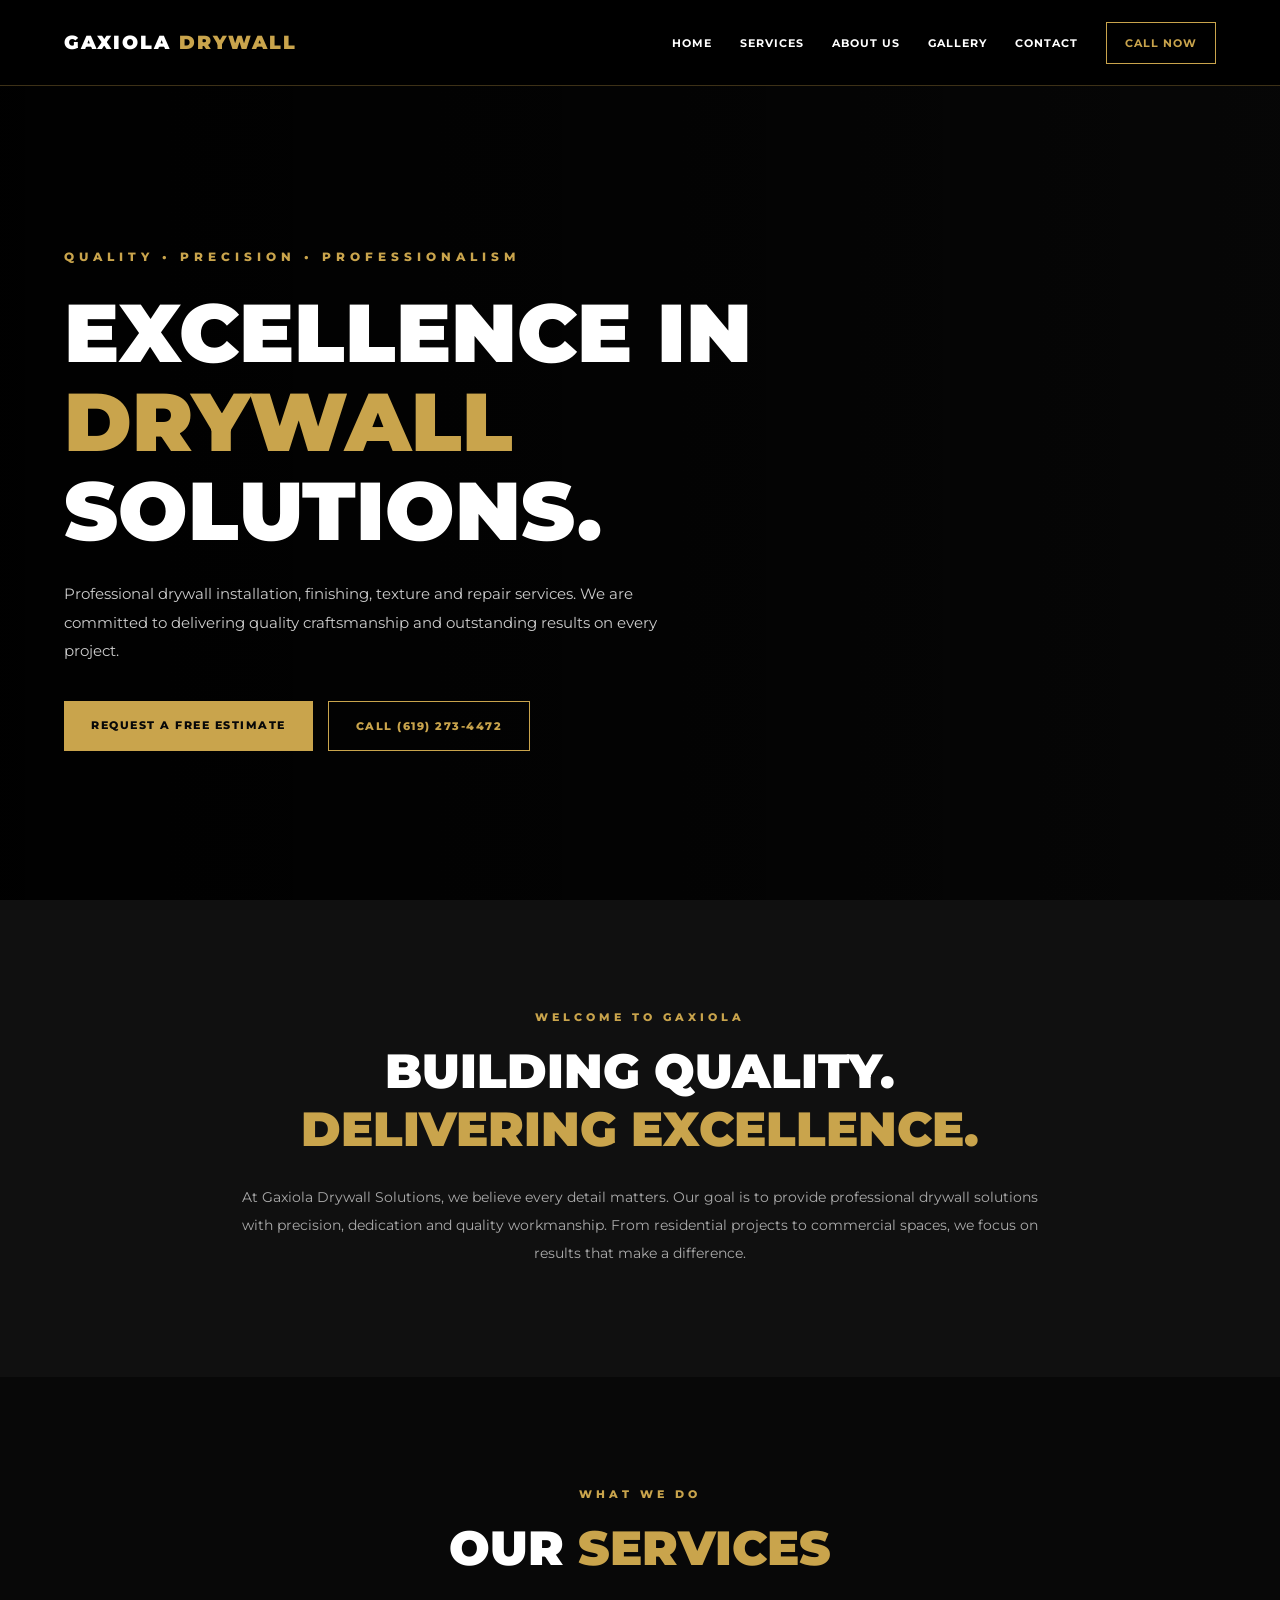
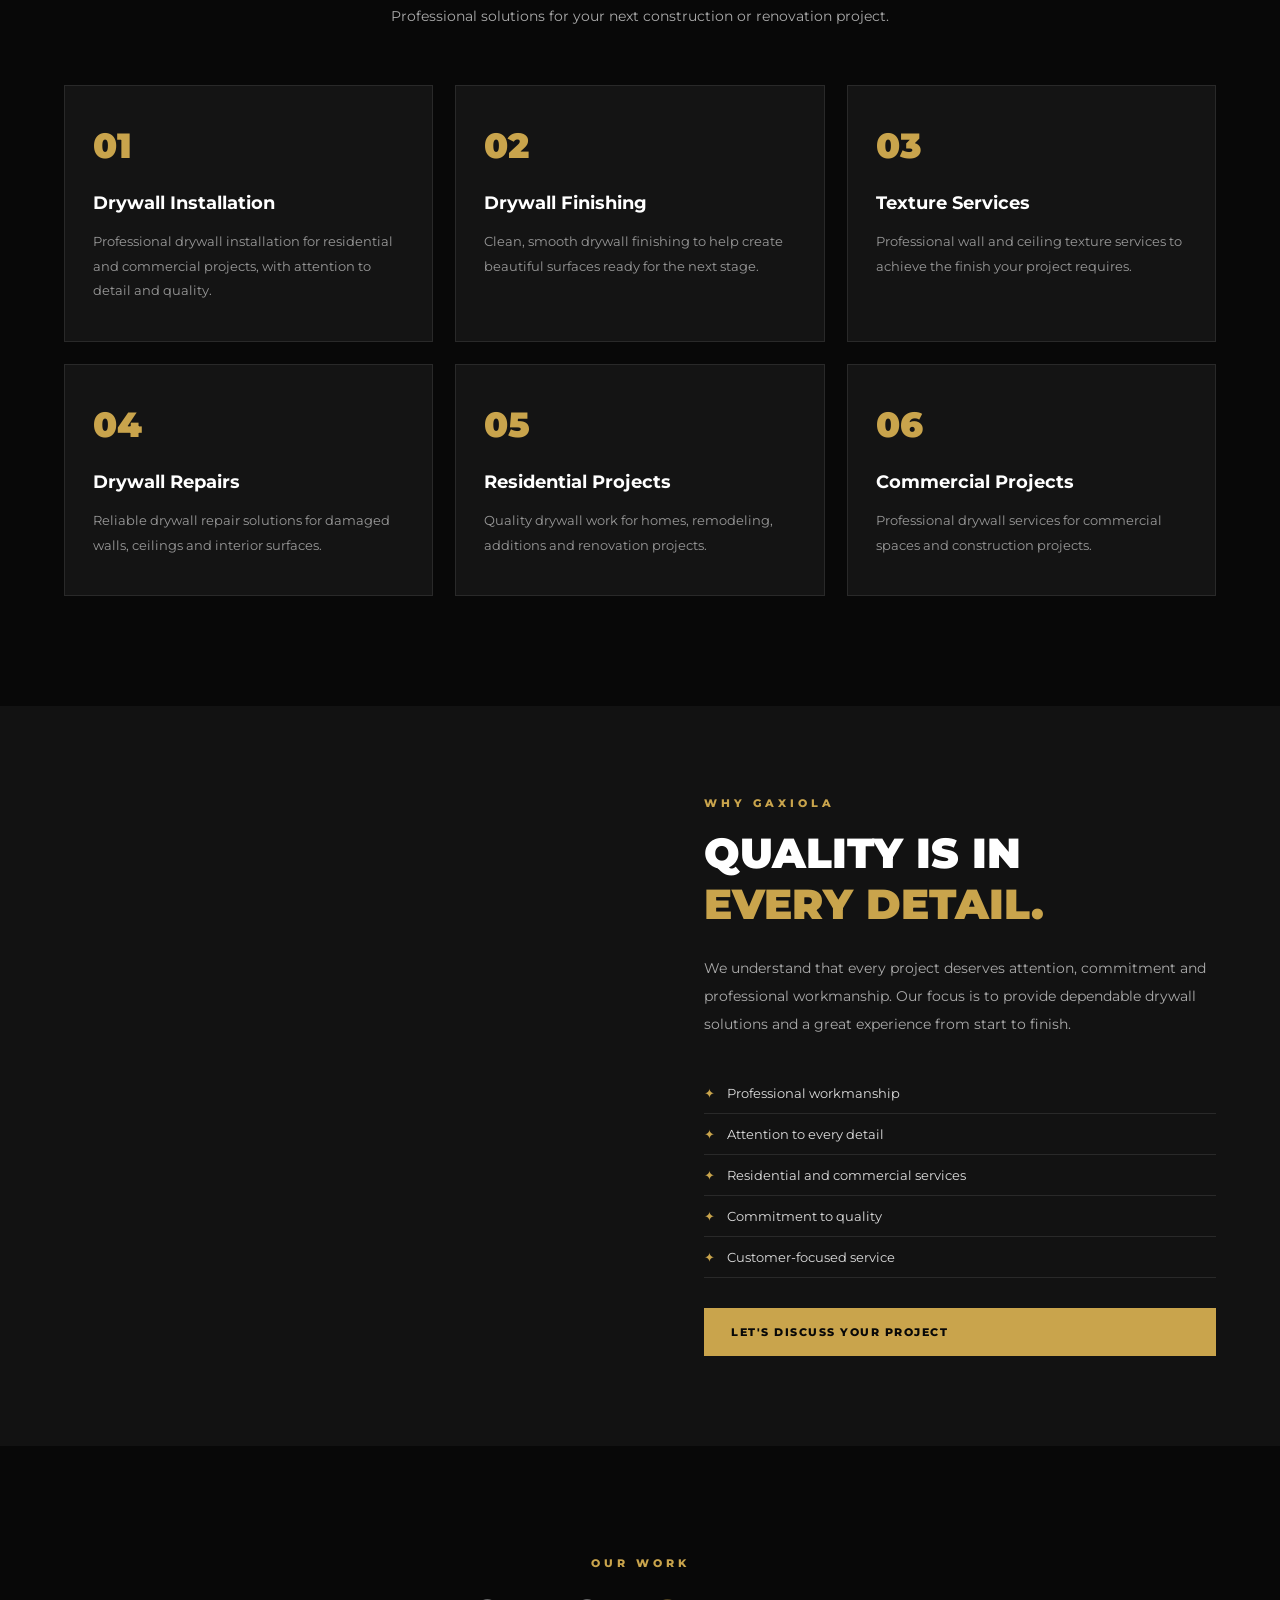
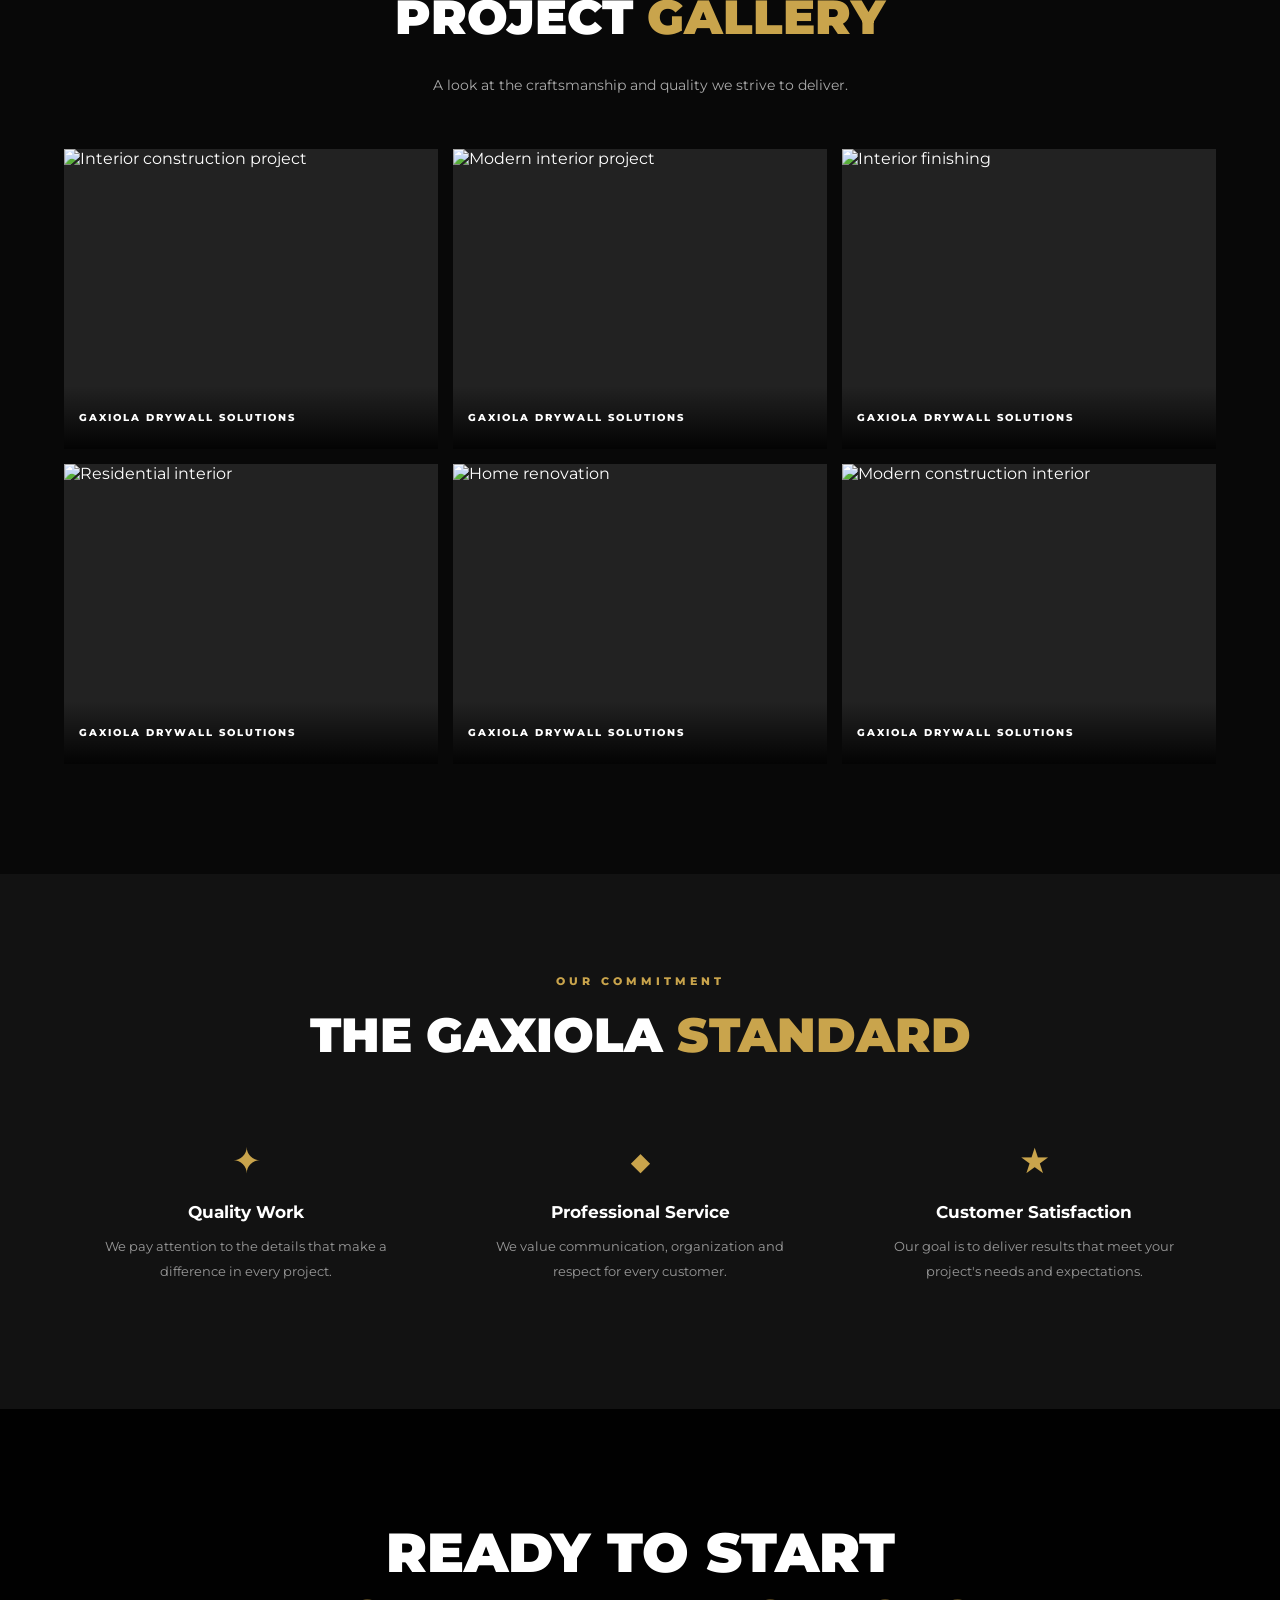
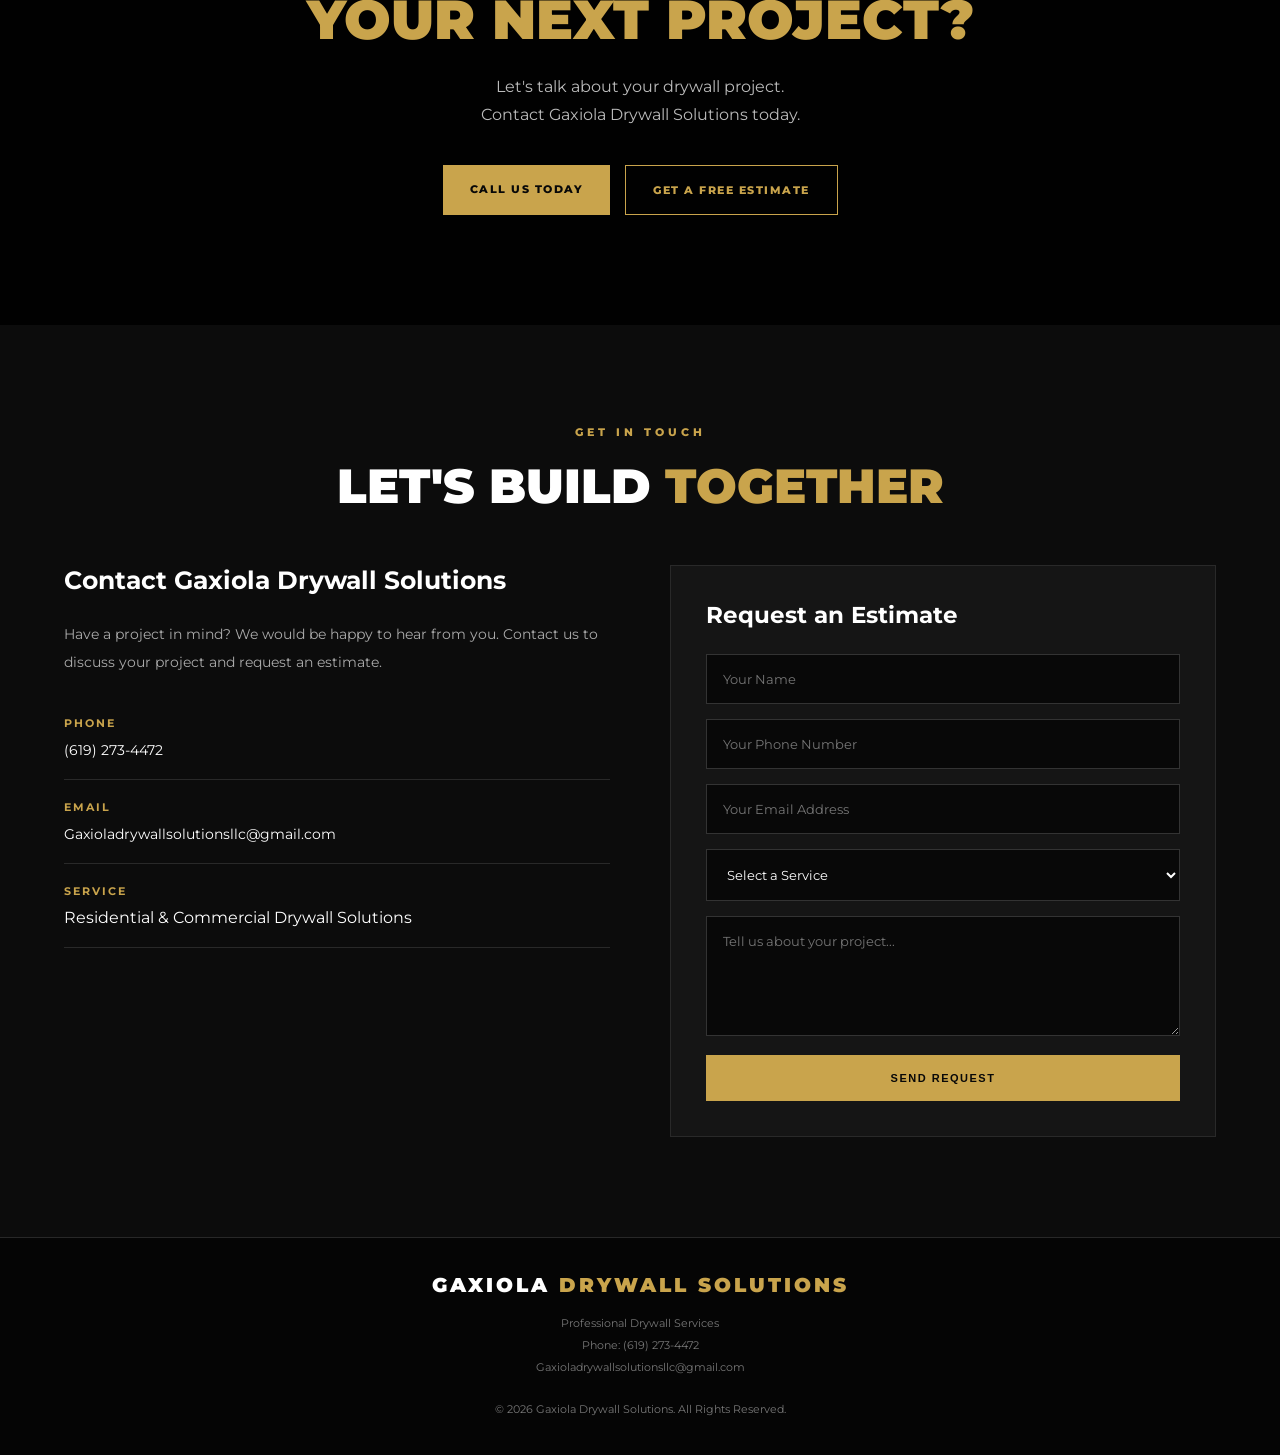
==== index.html @ c8a3139e "Update title and description to uppercase" ====
<!DOCTYPE html>
<html lang="en">
<head>
<meta charset="UTF-8">
<meta name="viewport" content="width=device-width, initial-scale=1.0">
<title>GAXIOLA DRYWALL SOLUTIONS | Professional Drywall Services</title>
<meta name="description" content="GAXIOLA DRYWALL SOLUTIONS. Professional drywall installation, finishing, texture and repair services. Contact us for an estimate.">
<meta name="theme-color" content="#080808">

<link rel="preconnect" href="https://fonts.googleapis.com">
<link rel="preconnect" href="https://fonts.gstatic.com" crossorigin>
<link href="https://fonts.googleapis.com/css2?family=Montserrat:wght@300;400;500;600;700;800;900&display=swap" rel="stylesheet">

<style>
:root {
  --gold: #c9a44c;
  --light-gold: #f1d58b;
  --black: #080808;
  --dark: #121212;
  --white: #ffffff;
  --gray: #aaaaaa;
}

* {
  margin: 0;
  padding: 0;
  box-sizing: border-box;
  scroll-behavior: smooth;
}

body {
  font-family: 'Montserrat', sans-serif;
  background: var(--black);
  color: var(--white);
  overflow-x: hidden;
}

a {
  text-decoration: none;
  color: inherit;
}

.container {
  width: 90%;
  max-width: 1250px;
  margin: auto;
}

/* HEADER */

header {
  position: fixed;
  top: 0;
  left: 0;
  width: 100%;
  z-index: 1000;
  background: rgba(0,0,0,.94);
  border-bottom: 1px solid rgba(201,164,76,.3);
  backdrop-filter: blur(12px);
}

nav {
  height: 85px;
  display: flex;
  align-items: center;
  justify-content: space-between;
}

.logo {
  font-size: 19px;
  font-weight: 900;
  letter-spacing: 2px;
}

.logo span,
.footer-logo span {
  color: var(--gold);
}

.nav-links {
  display: flex;
  gap: 28px;
  align-items: center;
}

.nav-links a {
  font-size: 11px;
  font-weight: 700;
  letter-spacing: 1px;
  text-transform: uppercase;
  transition: .3s;
}

.nav-links a:hover {
  color: var(--gold);
}

.nav-btn {
  border: 1px solid var(--gold);
  padding: 13px 18px;
  color: var(--gold);
}

.menu-toggle {
  display: none;
  font-size: 28px;
  color: var(--gold);
  cursor: pointer;
}

/* HERO */

.hero {
  min-height: 100vh;
  display: flex;
  align-items: center;
  position: relative;
  background:
    linear-gradient(90deg,rgba(0,0,0,.95),rgba(0,0,0,.65),rgba(0,0,0,.2)),
    url('https://images.unsplash.com/photo-1503387762-592deb58ef4e?auto=format&fit=crop&w=2000&q=85')
    center/cover no-repeat;
}

.hero-content {
  max-width: 850px;
  padding-top: 100px;
}

.hero-label {
  color: var(--gold);
  letter-spacing: 5px;
  font-size: 12px;
  font-weight: 800;
  margin-bottom: 25px;
}

.hero h1 {
  font-size: clamp(42px,7vw,82px);
  font-weight: 900;
  line-height: 1.08;
  margin-bottom: 25px;
}

.hero h1 span {
  color: var(--gold);
}

.hero p {
  font-size: 15px;
  line-height: 1.9;
  color: #cccccc;
  max-width: 620px;
  margin-bottom: 35px;
}

.buttons {
  display: flex;
  gap: 15px;
  flex-wrap: wrap;
}

.btn {
  display: inline-block;
  padding: 17px 27px;
  font-size: 11px;
  font-weight: 800;
  letter-spacing: 1.5px;
  text-transform: uppercase;
  transition: .3s;
}

.btn-gold {
  background: var(--gold);
  color: #080808;
}

.btn-gold:hover {
  background: var(--light-gold);
  transform: translateY(-4px);
}

.btn-outline {
  border: 1px solid var(--gold);
  color: var(--gold);
}

.btn-outline:hover {
  background: var(--gold);
  color: #000;
}

/* SECTION TITLES */

.section-label {
  color: var(--gold);
  font-size: 11px;
  font-weight: 800;
  letter-spacing: 4px;
  margin-bottom: 18px;
}

.section-title {
  font-size: clamp(30px,4vw,48px);
  font-weight: 900;
  margin-bottom: 25px;
}

.section-title span {
  color: var(--gold);
}

.center {
  text-align: center;
}

.intro-text {
  max-width: 800px;
  margin: auto;
  color: #aaa;
  font-size: 14px;
  line-height: 2;
}

/* INTRO */

.intro {
  padding: 110px 0;
  text-align: center;
  background: #101010;
}

/* SERVICES */

.services {
  padding: 110px 0;
  background: #080808;
}

.service-grid {
  display: grid;
  grid-template-columns: repeat(3,1fr);
  gap: 22px;
  margin-top: 55px;
}

.service-card {
  background: #141414;
  border: 1px solid #292929;
  padding: 38px 28px;
  transition: .4s;
}

.service-card:hover {
  border-color: var(--gold);
  transform: translateY(-8px);
}

.service-number {
  font-size: 35px;
  font-weight: 900;
  color: var(--gold);
  margin-bottom: 25px;
}

.service-card h3 {
  font-size: 18px;
  margin-bottom: 15px;
}

.service-card p {
  color: #999;
  font-size: 13px;
  line-height: 1.9;
}

/* ABOUT */

.feature {
  display: grid;
  grid-template-columns: 1fr 1fr;
  background: #121212;
}

.feature-image {
  min-height: 550px;
  background:
    url('https://images.unsplash.com/photo-1600607687939-ce8a6c25118c?auto=format&fit=crop&w=1200&q=85')
    center/cover no-repeat;
}

.feature-content {
  padding: 90px 10%;
  display: flex;
  flex-direction: column;
  justify-content: center;
}

.feature-content h2 {
  font-size: 42px;
  font-weight: 900;
  line-height: 1.2;
  margin-bottom: 25px;
}

.feature-content h2 span {
  color: var(--gold);
}

.feature-content p {
  color: #aaa;
  font-size: 14px;
  line-height: 2;
  margin-bottom: 20px;
}

.feature-list {
  list-style: none;
  margin: 15px 0 30px;
}

.feature-list li {
  padding: 12px 0;
  border-bottom: 1px solid #292929;
  font-size: 13px;
  color: #ddd;
}

.feature-list li::before {
  content: "✦";
  color: var(--gold);
  margin-right: 12px;
}

/* GALLERY */

.gallery {
  padding: 110px 0;
  background: #080808;
}

.gallery-grid {
  display: grid;
  grid-template-columns: repeat(3,1fr);
  gap: 15px;
  margin-top: 50px;
}

.gallery-item {
  height: 300px;
  overflow: hidden;
  position: relative;
  background: #222;
}

.gallery-item img {
  width: 100%;
  height: 100%;
  object-fit: cover;
  transition: .6s;
}

.gallery-item:hover img {
  transform: scale(1.1);
}

.gallery-item::after {
  content: "GAXIOLA DRYWALL SOLUTIONS";
  position: absolute;
  bottom: 0;
  left: 0;
  width: 100%;
  padding: 25px 15px;
  background: linear-gradient(transparent,rgba(0,0,0,.9));
  font-size: 10px;
  font-weight: 800;
  letter-spacing: 2px;
}

/* WHY US */

.why {
  padding: 100px 0;
  background: #121212;
}

.why-grid {
  display: grid;
  grid-template-columns: repeat(3,1fr);
  gap: 30px;
  margin-top: 50px;
}

.why-card {
  text-align: center;
  padding: 25px;
}

.why-icon {
  font-size: 35px;
  color: var(--gold);
  margin-bottom: 20px;
}

.why-card h3 {
  font-size: 17px;
  margin-bottom: 12px;
}

.why-card p {
  font-size: 13px;
  line-height: 1.9;
  color: #999;
}

/* CTA */

.cta {
  padding: 110px 20px;
  text-align: center;
  background:
    linear-gradient(rgba(0,0,0,.86),rgba(0,0,0,.9)),
    url('https://images.unsplash.com/photo-1486406146926-c627a92ad1ab?auto=format&fit=crop&w=1800&q=85')
    center/cover;
}

.cta h2 {
  font-size: clamp(32px,5vw,55px);
  font-weight: 900;
  margin-bottom: 20px;
}

.cta h2 span {
  color: var(--gold);
}

.cta p {
  color: #bbb;
  margin-bottom: 35px;
  line-height: 1.8;
}

/* CONTACT */

.contact {
  padding: 100px 0;
  background: #0c0c0c;
}

.contact-grid {
  display: grid;
  grid-template-columns: 1fr 1fr;
  gap: 60px;
  margin-top: 50px;
}

.contact-info h3 {
  font-size: 25px;
  margin-bottom: 25px;
}

.contact-info p {
  color: #aaa;
  font-size: 14px;
  line-height: 2;
  margin-bottom: 20px;
}

.contact-detail {
  padding: 20px 0;
  border-bottom: 1px solid #292929;
}

.contact-detail strong {
  display: block;
  color: var(--gold);
  font-size: 11px;
  letter-spacing: 2px;
  margin-bottom: 10px;
}

.contact-detail a {
  font-size: 14px;
  word-break: break-word;
}

.contact-form {
  background: #151515;
  padding: 35px;
  border: 1px solid #292929;
}

.contact-form h3 {
  font-size: 23px;
  margin-bottom: 25px;
}

.contact-form input,
.contact-form textarea,
.contact-form select {
  width: 100%;
  padding: 16px;
  margin-bottom: 15px;
  background: #080808;
  border: 1px solid #333;
  color: white;
  font-family: inherit;
  font-size: 13px;
  outline: none;
}

.contact-form input:focus,
.contact-form textarea:focus,
.contact-form select:focus {
  border-color: var(--gold);
}

.contact-form textarea {
  height: 120px;
  resize: vertical;
}

.contact-form button {
  width: 100%;
  border: none;
  cursor: pointer;
}

/* FOOTER */

footer {
  padding: 35px 0;
  background: #050505;
  border-top: 1px solid #282828;
  text-align: center;
}

.footer-logo {
  font-size: 20px;
  font-weight: 900;
  letter-spacing: 3px;
  margin-bottom: 15px;
}

footer p {
  color: #777;
  font-size: 11px;
  line-height: 2;
}

/* MOBILE */

@media(max-width:900px) {
  .nav-links {
    display: none;
    position: absolute;
    top: 85px;
    left: 0;
    width: 100%;
    background: #080808;
    padding: 25px;
    flex-direction: column;
    align-items: flex-start;
    gap: 25px;
    border-bottom: 1px solid var(--gold);
  }

  .nav-links.active {
    display: flex;
  }

  .menu-toggle {
    display: block;
  }

  .service-grid,
  .gallery-grid,
  .why-grid {
    grid-template-columns: repeat(2,1fr);
  }

  .feature {
    grid-template-columns: 1fr;
  }

  .contact-grid {
    grid-template-columns: 1fr;
  }
}

@media(max-width:600px) {
  nav {
    height: 75px;
  }

  .logo {
    font-size: 14px;
    letter-spacing: 1px;
  }

  .nav-links {
    top: 75px;
  }

  .hero {
    min-height: 850px;
  }

  .hero h1 {
    font-size: 45px;
  }

  .hero p {
    font-size: 14px;
  }

  .service-grid,
  .gallery-grid,
  .why-grid {
    grid-template-columns: 1fr;
  }

  .gallery-item {
    height: 270px;
  }

  .feature-image {
    min-height: 350px;
  }

  .feature-content {
    padding: 70px 8%;
  }

  .feature-content h2 {
    font-size: 34px;
  }

  .contact-form {
    padding: 22px;
  }
}
</style>
</head>

<body>

<header>
  <div class="container">
    <nav>
      <a href="#home" class="logo">
        GAXIOLA <span>DRYWALL</span>
      </a>

      <div class="menu-toggle" onclick="toggleMenu()">☰</div>

      <div class="nav-links" id="navLinks">
        <a href="#home">Home</a>
        <a href="#services">Services</a>
        <a href="#about">About Us</a>
        <a href="#gallery">Gallery</a>
        <a href="#contact">Contact</a>
        <a href="tel:+16192734472" class="nav-btn">CALL NOW</a>
      </div>
    </nav>
  </div>
</header>

<section class="hero" id="home">
  <div class="container">
    <div class="hero-content">
      <div class="hero-label">QUALITY • PRECISION • PROFESSIONALISM</div>

      <h1>
        EXCELLENCE IN<br>
        <span>DRYWALL</span><br>
        SOLUTIONS.
      </h1>

      <p>
        Professional drywall installation, finishing, texture and repair services. We are committed to delivering quality craftsmanship and outstanding results on every project.
      </p>

      <div class="buttons">
        <a href="#contact" class="btn btn-gold">REQUEST A FREE ESTIMATE</a>
        <a href="tel:+16192734472" class="btn btn-outline">CALL (619) 273-4472</a>
      </div>
    </div>
  </div>
</section>

<section class="intro">
  <div class="container">
    <div class="section-label">WELCOME TO GAXIOLA</div>

    <h2 class="section-title">
      BUILDING QUALITY.<br>
      <span>DELIVERING EXCELLENCE.</span>
    </h2>

    <p class="intro-text">
      At Gaxiola Drywall Solutions, we believe every detail matters. Our goal is to provide professional drywall solutions with precision, dedication and quality workmanship. From residential projects to commercial spaces, we focus on results that make a difference.
    </p>
  </div>
</section>

<section class="services" id="services">
  <div class="container">
    <div class="center">
      <div class="section-label">WHAT WE DO</div>
      <h2 class="section-title">OUR <span>SERVICES</span></h2>
      <p class="intro-text">Professional solutions for your next construction or renovation project.</p>
    </div>

    <div class="service-grid">

      <div class="service-card">
        <div class="service-number">01</div>
        <h3>Drywall Installation</h3>
        <p>Professional drywall installation for residential and commercial projects, with attention to detail and quality.</p>
      </div>

      <div class="service-card">
        <div class="service-number">02</div>
        <h3>Drywall Finishing</h3>
        <p>Clean, smooth drywall finishing to help create beautiful surfaces ready for the next stage.</p>
      </div>

      <div class="service-card">
        <div class="service-number">03</div>
        <h3>Texture Services</h3>
        <p>Professional wall and ceiling texture services to achieve the finish your project requires.</p>
      </div>

      <div class="service-card">
        <div class="service-number">04</div>
        <h3>Drywall Repairs</h3>
        <p>Reliable drywall repair solutions for damaged walls, ceilings and interior surfaces.</p>
      </div>

      <div class="service-card">
        <div class="service-number">05</div>
        <h3>Residential Projects</h3>
        <p>Quality drywall work for homes, remodeling, additions and renovation projects.</p>
      </div>

      <div class="service-card">
        <div class="service-number">06</div>
        <h3>Commercial Projects</h3>
        <p>Professional drywall services for commercial spaces and construction projects.</p>
      </div>

    </div>
  </div>
</section>

<section class="feature" id="about">
  <div class="feature-image"></div>

  <div class="feature-content">
    <div class="section-label">WHY GAXIOLA</div>

    <h2>QUALITY IS IN<br><span>EVERY DETAIL.</span></h2>

    <p>
      We understand that every project deserves attention, commitment and professional workmanship. Our focus is to provide dependable drywall solutions and a great experience from start to finish.
    </p>

    <ul class="feature-list">
      <li>Professional workmanship</li>
      <li>Attention to every detail</li>
      <li>Residential and commercial services</li>
      <li>Commitment to quality</li>
      <li>Customer-focused service</li>
    </ul>

    <a href="#contact" class="btn btn-gold">LET'S DISCUSS YOUR PROJECT</a>
  </div>
</section>

<section class="gallery" id="gallery">
  <div class="container">
    <div class="center">
      <div class="section-label">OUR WORK</div>
      <h2 class="section-title">PROJECT <span>GALLERY</span></h2>
      <p class="intro-text">A look at the craftsmanship and quality we strive to deliver.</p>
    </div>

    <div class="gallery-grid">

      <div class="gallery-item">
        <img src="https://images.unsplash.com/photo-1600607687920-4e2a09cf159d?auto=format&fit=crop&w=900&q=85" alt="Interior construction project">
      </div>

      <div class="gallery-item">
        <img src="https://images.unsplash.com/photo-1600566753086-00f18fb6b3ea?auto=format&fit=crop&w=900&q=85" alt="Modern interior project">
      </div>

      <div class="gallery-item">
        <img src="https://images.unsplash.com/photo-1600607687939-ce8a6c25118c?auto=format&fit=crop&w=900&q=85" alt="Interior finishing">
      </div>

      <div class="gallery-item">
        <img src="https://images.unsplash.com/photo-1600210492486-724fe5c67fb0?auto=format&fit=crop&w=900&q=85" alt="Residential interior">
      </div>

      <div class="gallery-item">
        <img src="https://images.unsplash.com/photo-1600607687644-c7171b42498f?auto=format&fit=crop&w=900&q=85" alt="Home renovation">
      </div>

      <div class="gallery-item">
        <img src="https://images.unsplash.com/photo-1600566753190-17f0baa2a6c3?auto=format&fit=crop&w=900&q=85" alt="Modern construction interior">
      </div>

    </div>
  </div>
</section>

<section class="why">
  <div class="container">
    <div class="center">
      <div class="section-label">OUR COMMITMENT</div>
      <h2 class="section-title">THE GAXIOLA <span>STANDARD</span></h2>
    </div>

    <div class="why-grid">

      <div class="why-card">
        <div class="why-icon">✦</div>
        <h3>Quality Work</h3>
        <p>We pay attention to the details that make a difference in every project.</p>
      </div>

      <div class="why-card">
        <div class="why-icon">◆</div>
        <h3>Professional Service</h3>
        <p>We value communication, organization and respect for every customer.</p>
      </div>

      <div class="why-card">
        <div class="why-icon">★</div>
        <h3>Customer Satisfaction</h3>
        <p>Our goal is to deliver results that meet your project's needs and expectations.</p>
      </div>

    </div>
  </div>
</section>

<section class="cta">
  <h2>READY TO START<br><span>YOUR NEXT PROJECT?</span></h2>

  <p>
    Let's talk about your drywall project.<br>
    Contact Gaxiola Drywall Solutions today.
  </p>

  <div class="buttons" style="justify-content:center">
    <a href="tel:+16192734472" class="btn btn-gold">CALL US TODAY</a>
    <a href="#contact" class="btn btn-outline">GET A FREE ESTIMATE</a>
  </div>
</section>

<section class="contact" id="contact">
  <div class="container">
    <div class="center">
      <div class="section-label">GET IN TOUCH</div>
      <h2 class="section-title">LET'S BUILD <span>TOGETHER</span></h2>
    </div>

    <div class="contact-grid">

      <div class="contact-info">
        <h3>Contact Gaxiola Drywall Solutions</h3>

        <p>
          Have a project in mind? We would be happy to hear from you. Contact us to discuss your project and request an estimate.
        </p>

        <div class="contact-detail">
          <strong>PHONE</strong>
          <a href="tel:+16192734472">(619) 273-4472</a>
        </div>

        <div class="contact-detail">
          <strong>EMAIL</strong>
          <a href="mailto:Gaxioladrywallsolutionsllc@gmail.com">Gaxioladrywallsolutionsllc@gmail.com</a>
        </div>

        <div class="contact-detail">
          <strong>SERVICE</strong>
          Residential & Commercial Drywall Solutions
        </div>
      </div>

      <form class="contact-form" onsubmit="sendEmail(event)">
        <h3>Request an Estimate</h3>

        <input type="text" id="name" placeholder="Your Name" required>

        <input type="tel" id="phone" placeholder="Your Phone Number" required>

        <input type="email" id="email" placeholder="Your Email Address" required>

        <select id="service" required>
          <option value="">Select a Service</option>
          <option>Drywall Installation</option>
          <option>Drywall Finishing</option>
          <option>Texture Services</option>
          <option>Drywall Repairs</option>
          <option>Residential Project</option>
          <option>Commercial Project</option>
          <option>Other</option>
        </select>

        <textarea id="message" placeholder="Tell us about your project..." required></textarea>

        <button type="submit" class="btn btn-gold">SEND REQUEST</button>
      </form>

    </div>
  </div>
</section>

<footer>
  <div class="container">
    <div class="footer-logo">
      GAXIOLA <span>DRYWALL SOLUTIONS</span>
    </div>

    <p>
      Professional Drywall Services<br>
      Phone: (619) 273-4472<br>
      Gaxioladrywallsolutionsllc@gmail.com
    </p>

    <p style="margin-top:20px">
      © <span id="year"></span> Gaxiola Drywall Solutions. All Rights Reserved.
    </p>
  </div>
</footer>

<script>
function toggleMenu() {
  document.getElementById("navLinks").classList.toggle("active");
}

document.querySelectorAll(".nav-links a").forEach(link => {
  link.addEventListener("click", () => {
    document.getElementById("navLinks").classList.remove("active");
  });
});

function sendEmail(event) {
  event.preventDefault();

  const name = document.getElementById("name").value;
  const phone = document.getElementById("phone").value;
  const email = document.getElementById("email").value;
  const service = document.getElementById("service").value;
  const message = document.getElementById("message").value;

  const subject = encodeURIComponent("New Project Estimate Request");

  const body = encodeURIComponent(
    "New estimate request\n\n" +
    "Name: " + name + "\n" +
    "Phone: " + phone + "\n" +
    "Email: " + email + "\n" +
    "Service: " + service + "\n\n" +
    "Project Details:\n" + message
  );

  window.location.href =
    "mailto:Gaxioladrywallsolutionsllc@gmail.com?subject=" +
    subject + "&body=" + body;
}

document.getElementById("year").textContent = new Date().getFullYear();
</script>

</body>
</html>
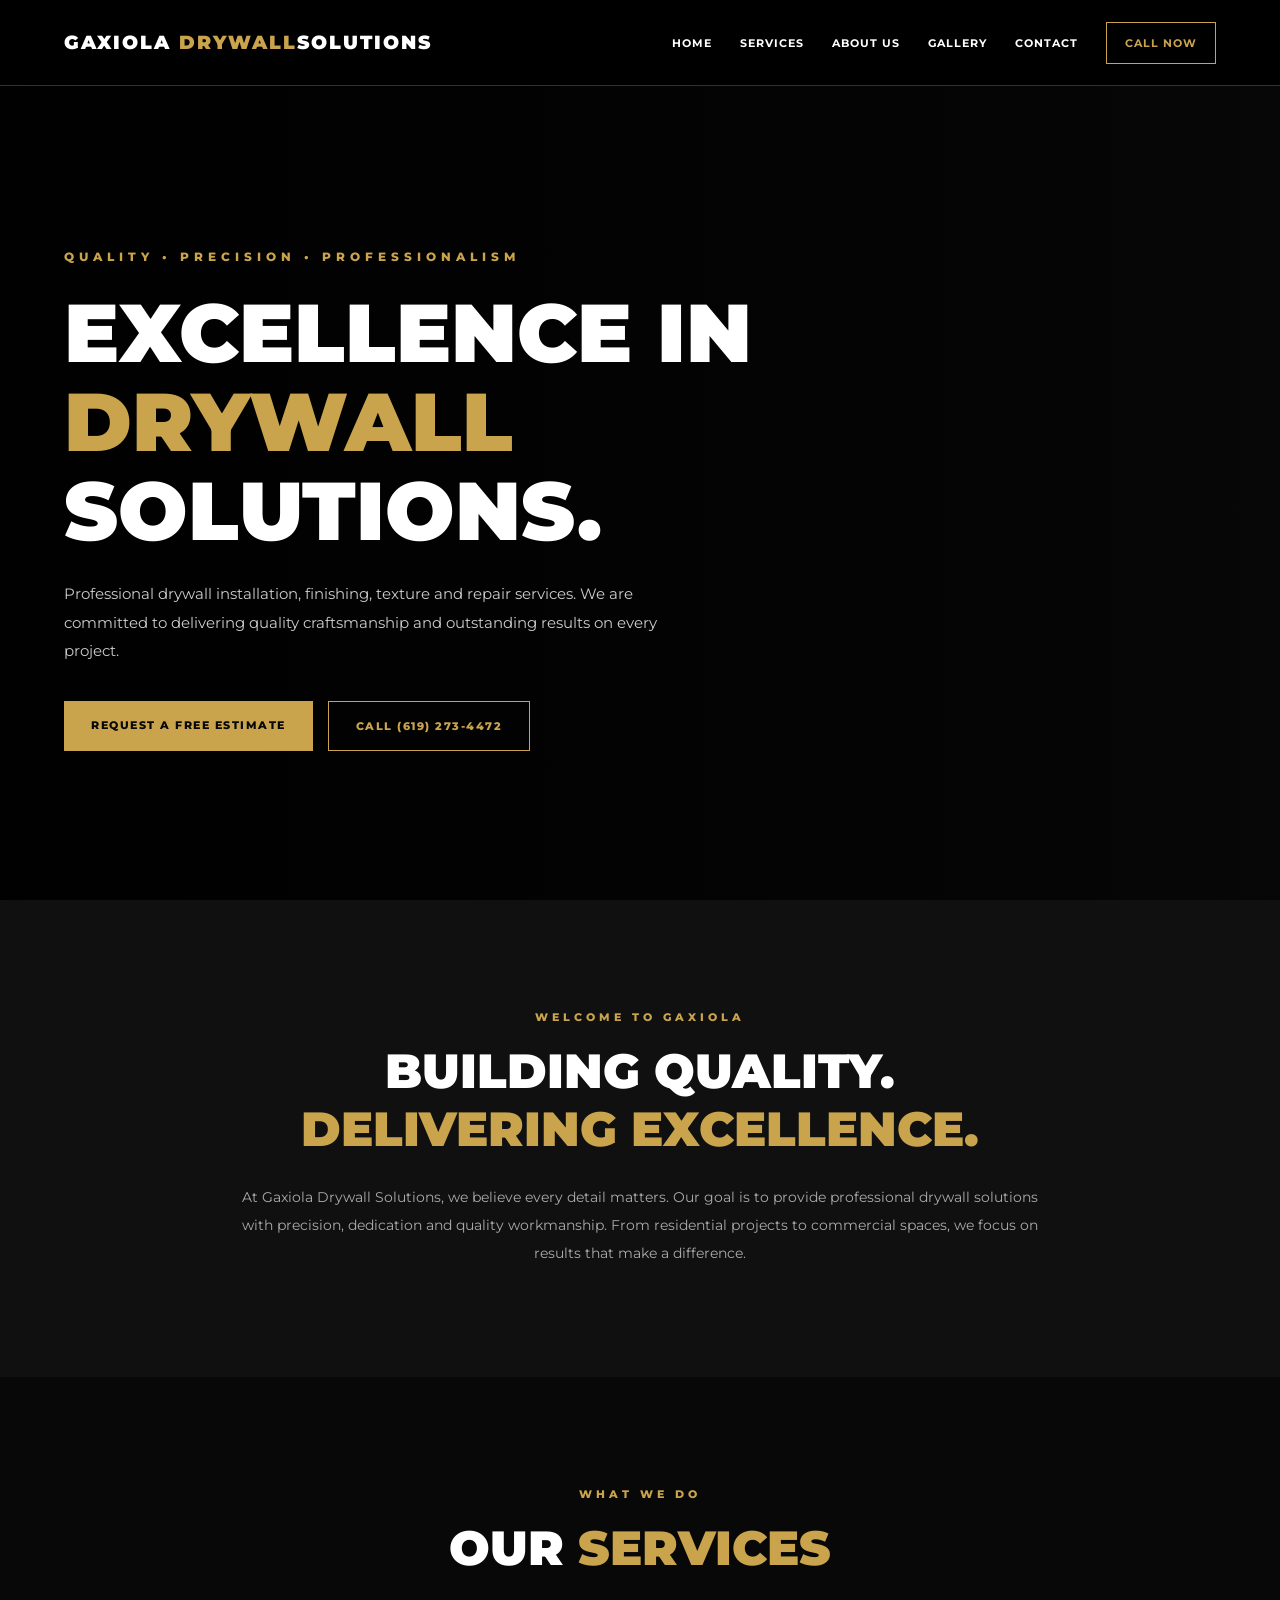
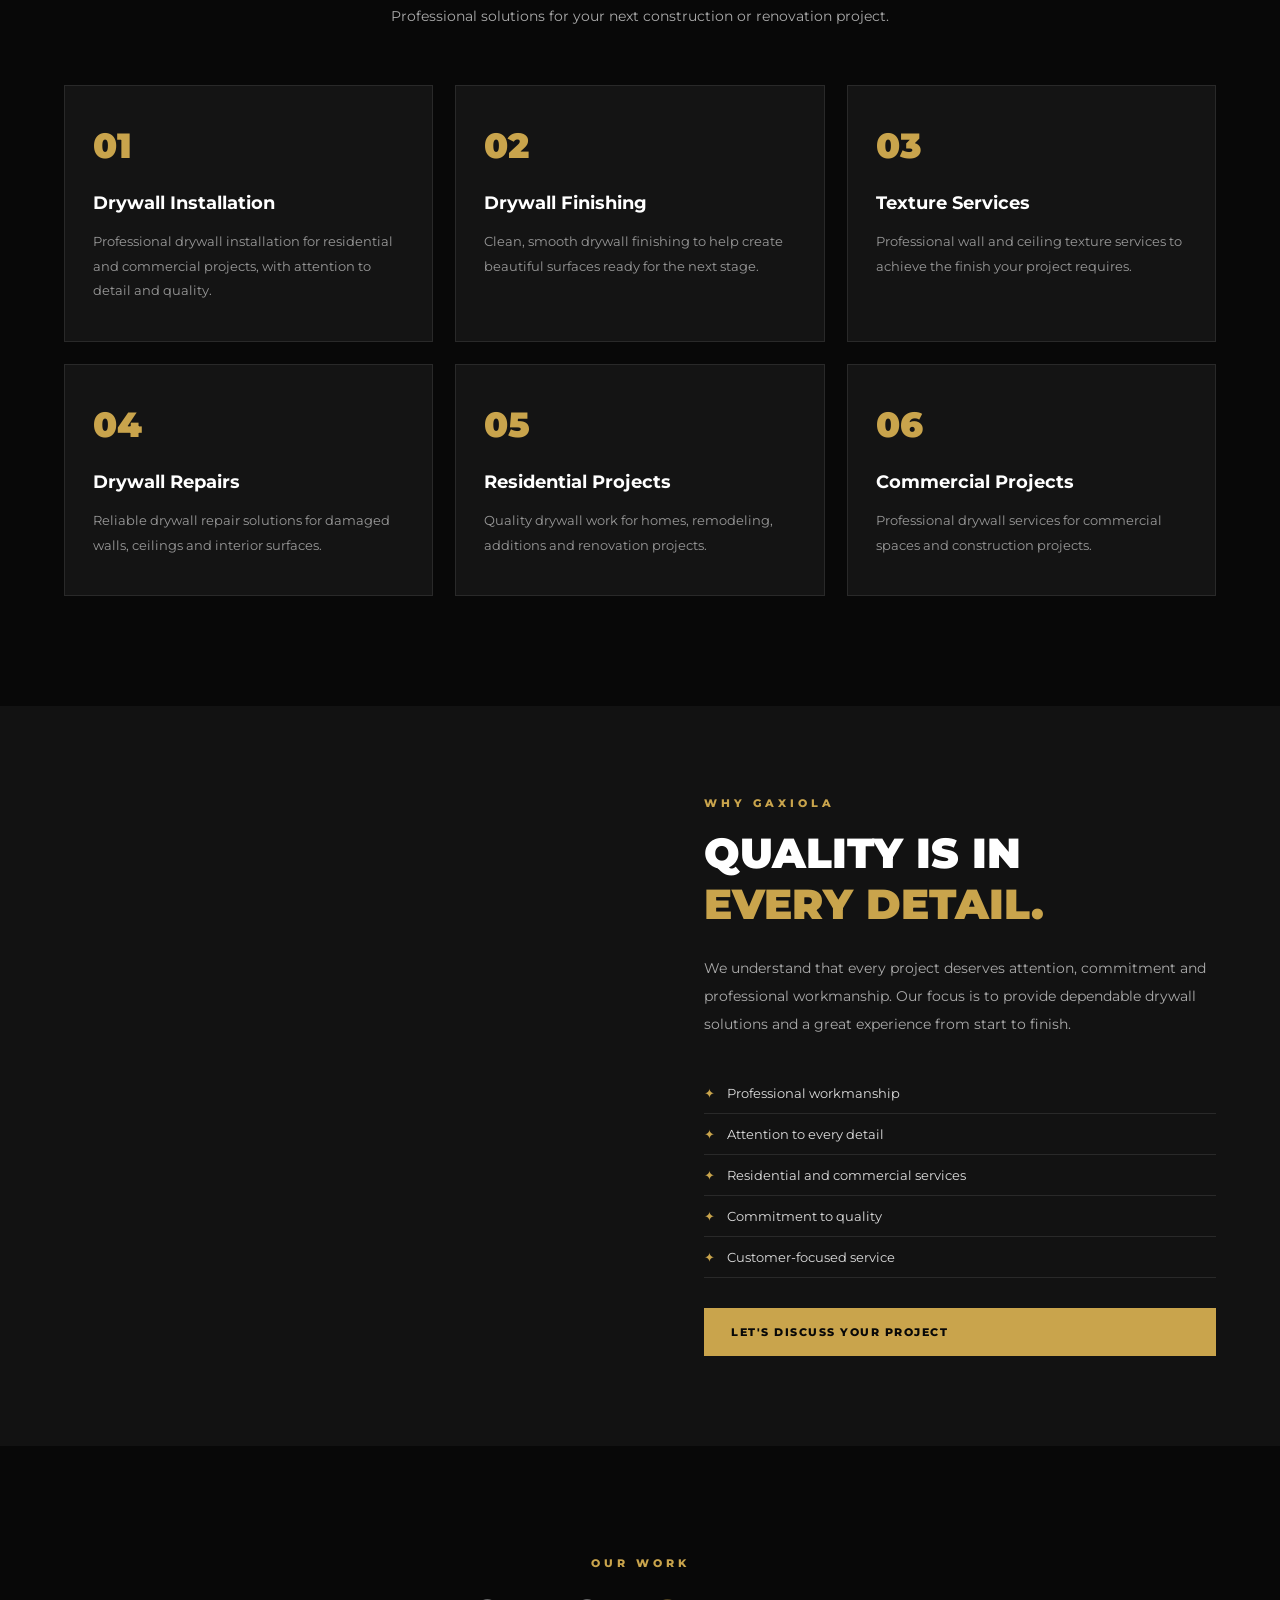
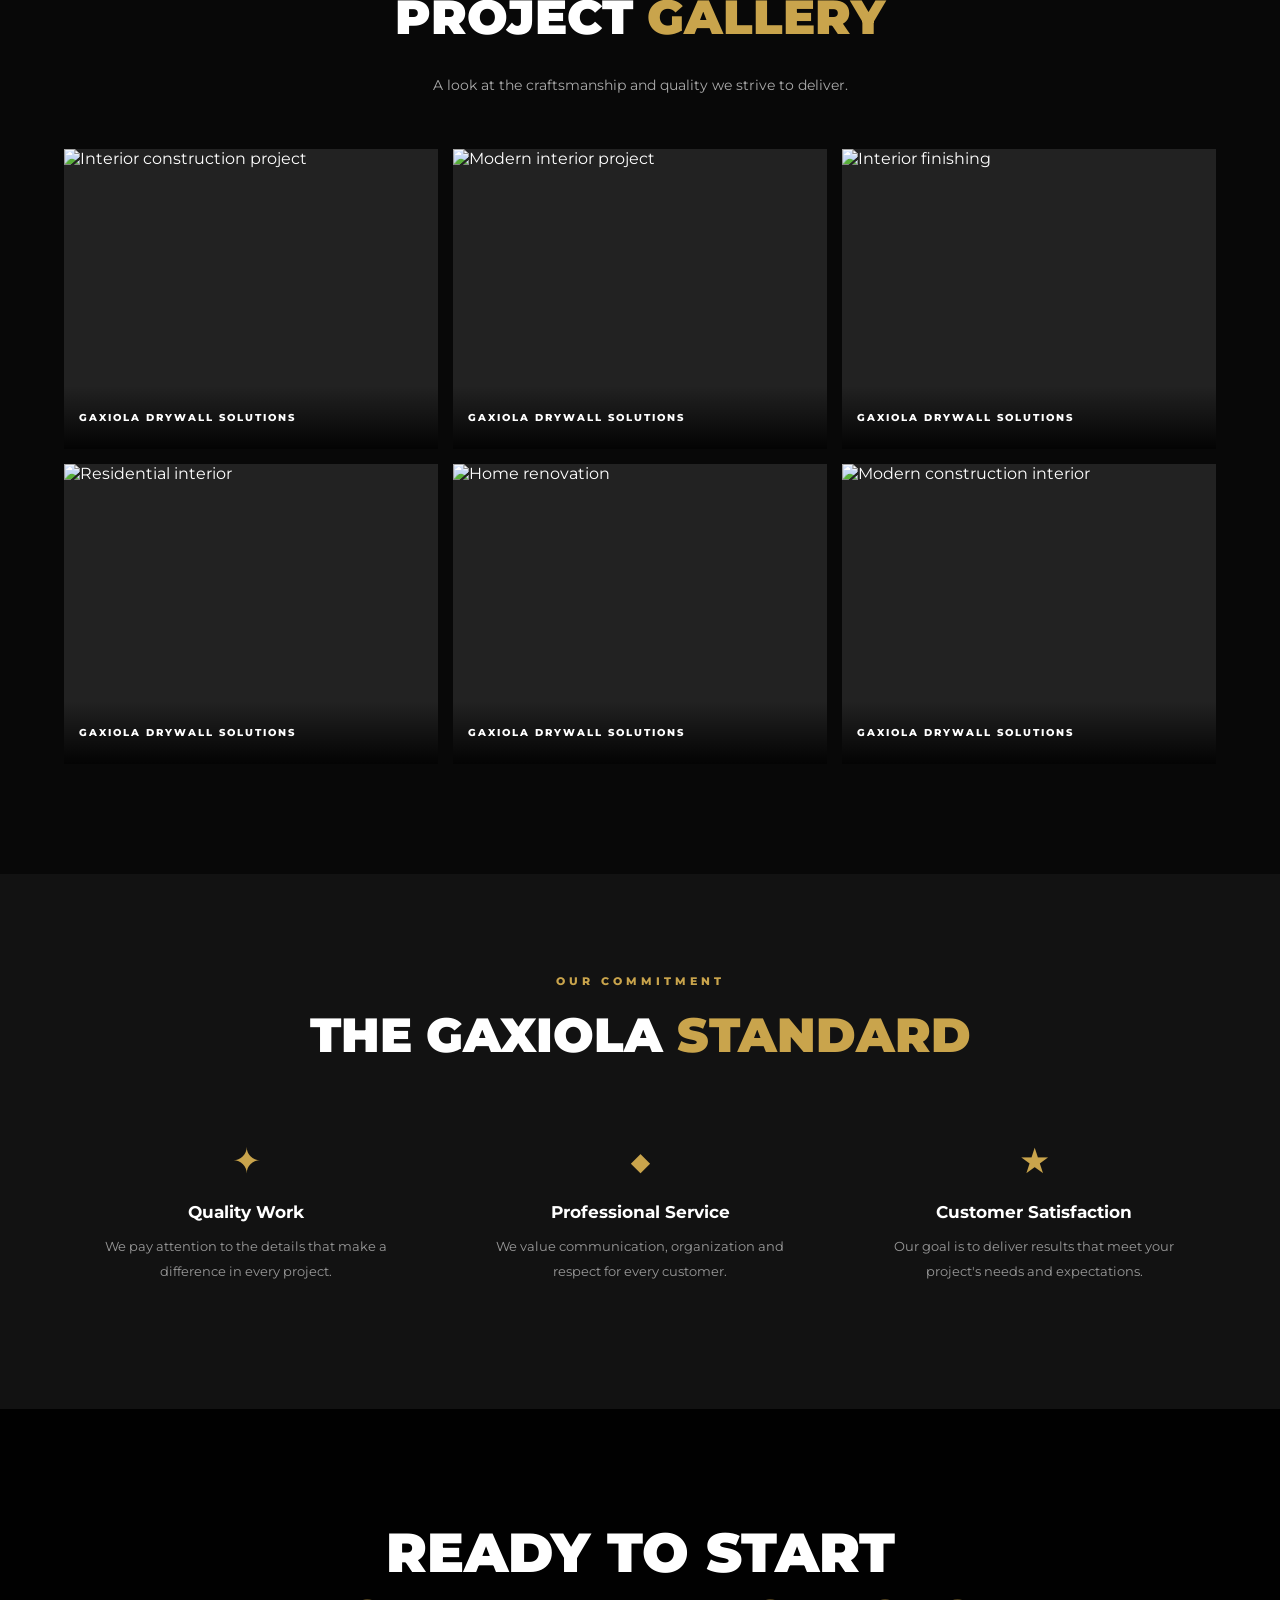
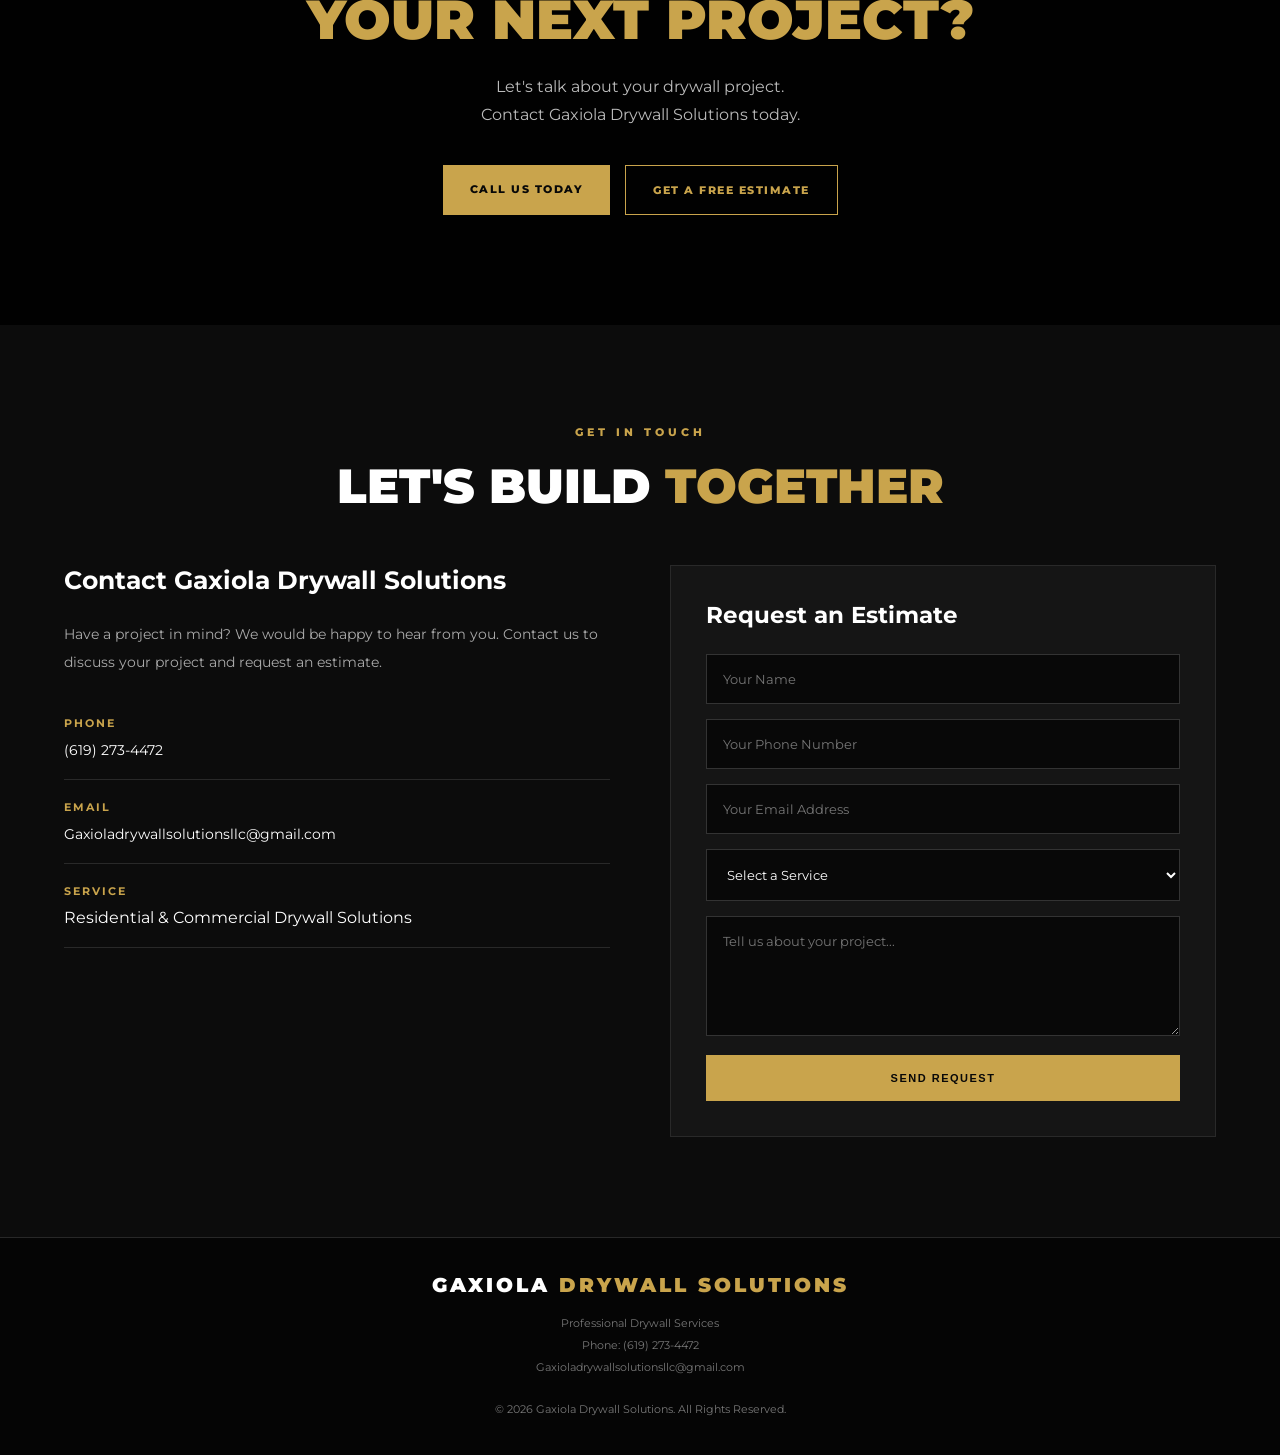
==== commit 3d191668: "Update company name to include 'SOLUTIONS'" ====
--- a/index.html
+++ b/index.html
@@ -648,7 +648,7 @@
   <div class="container">
     <nav>
       <a href="#home" class="logo">
-        GAXIOLA <span>DRYWALL</span>
+        GAXIOLA <span>DRYWALL</span>SOLUTIONS
       </a>
 
       <div class="menu-toggle" onclick="toggleMenu()">☰</div>
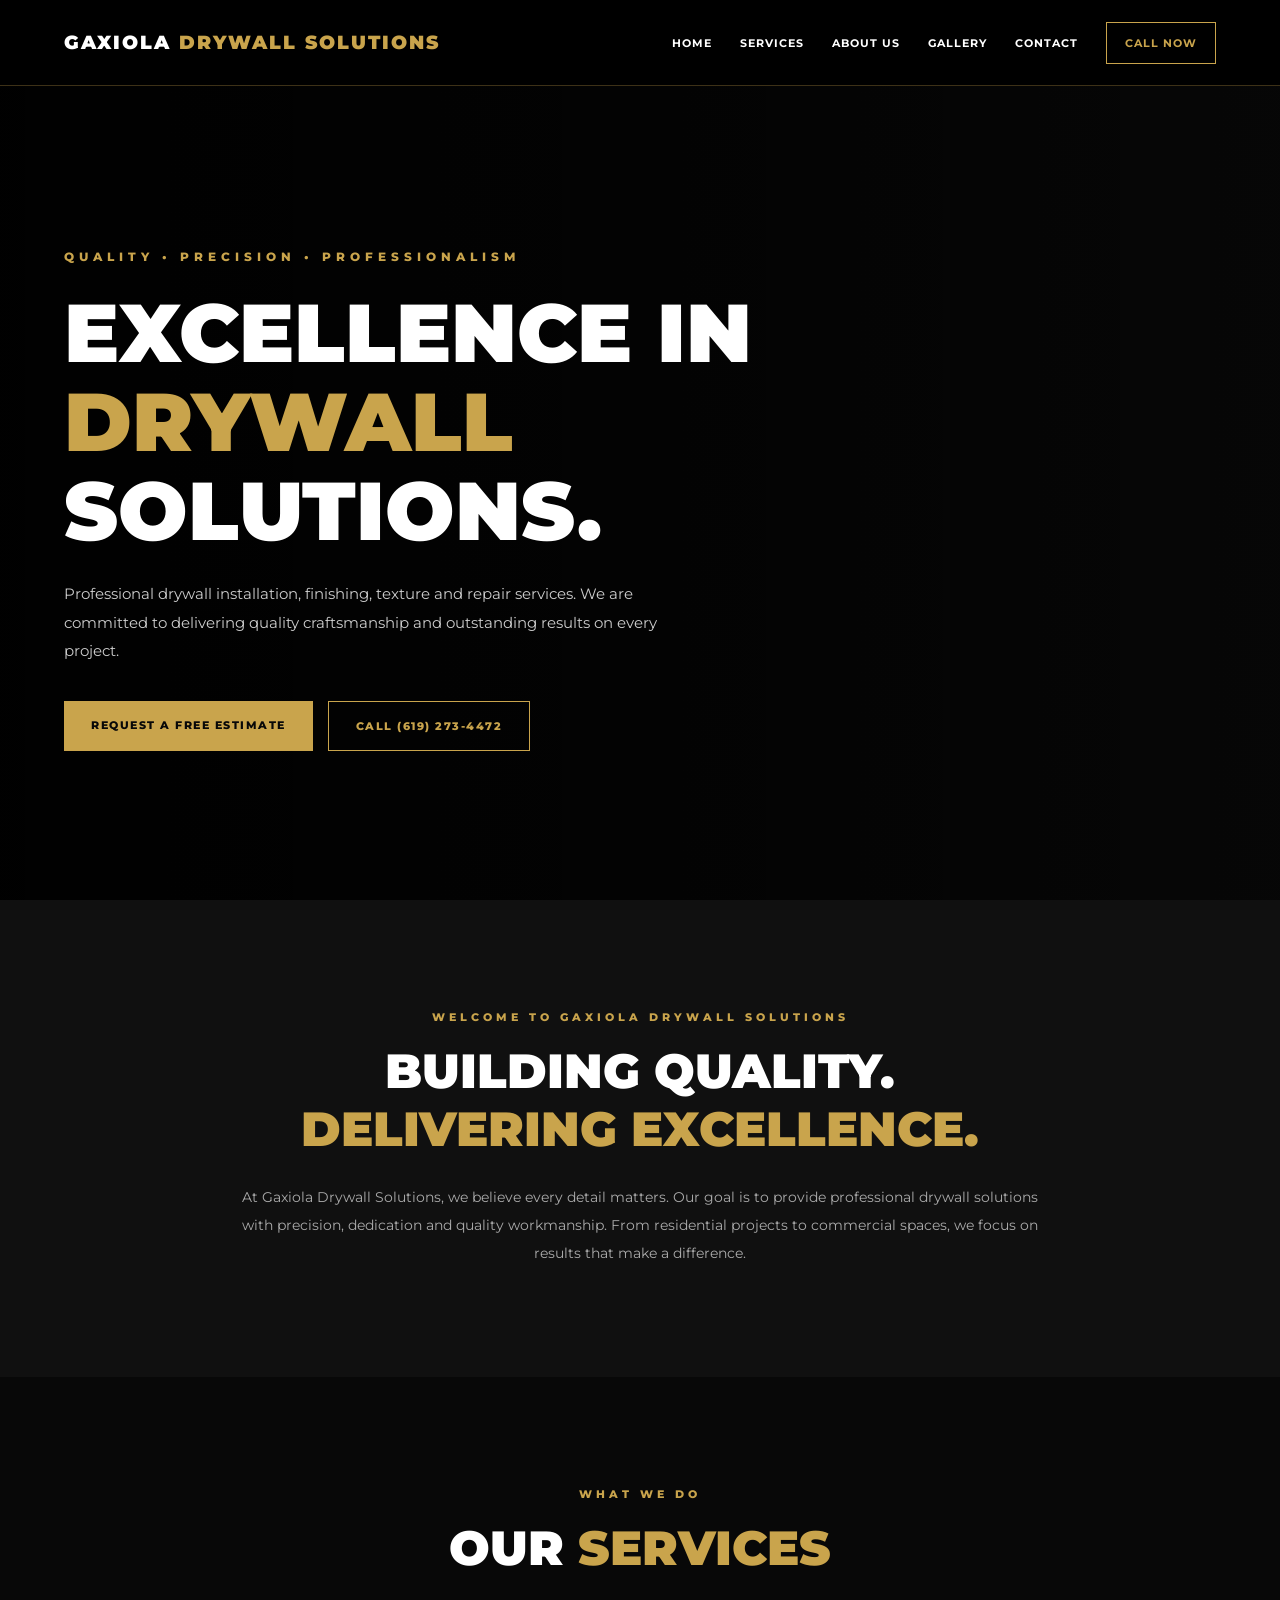
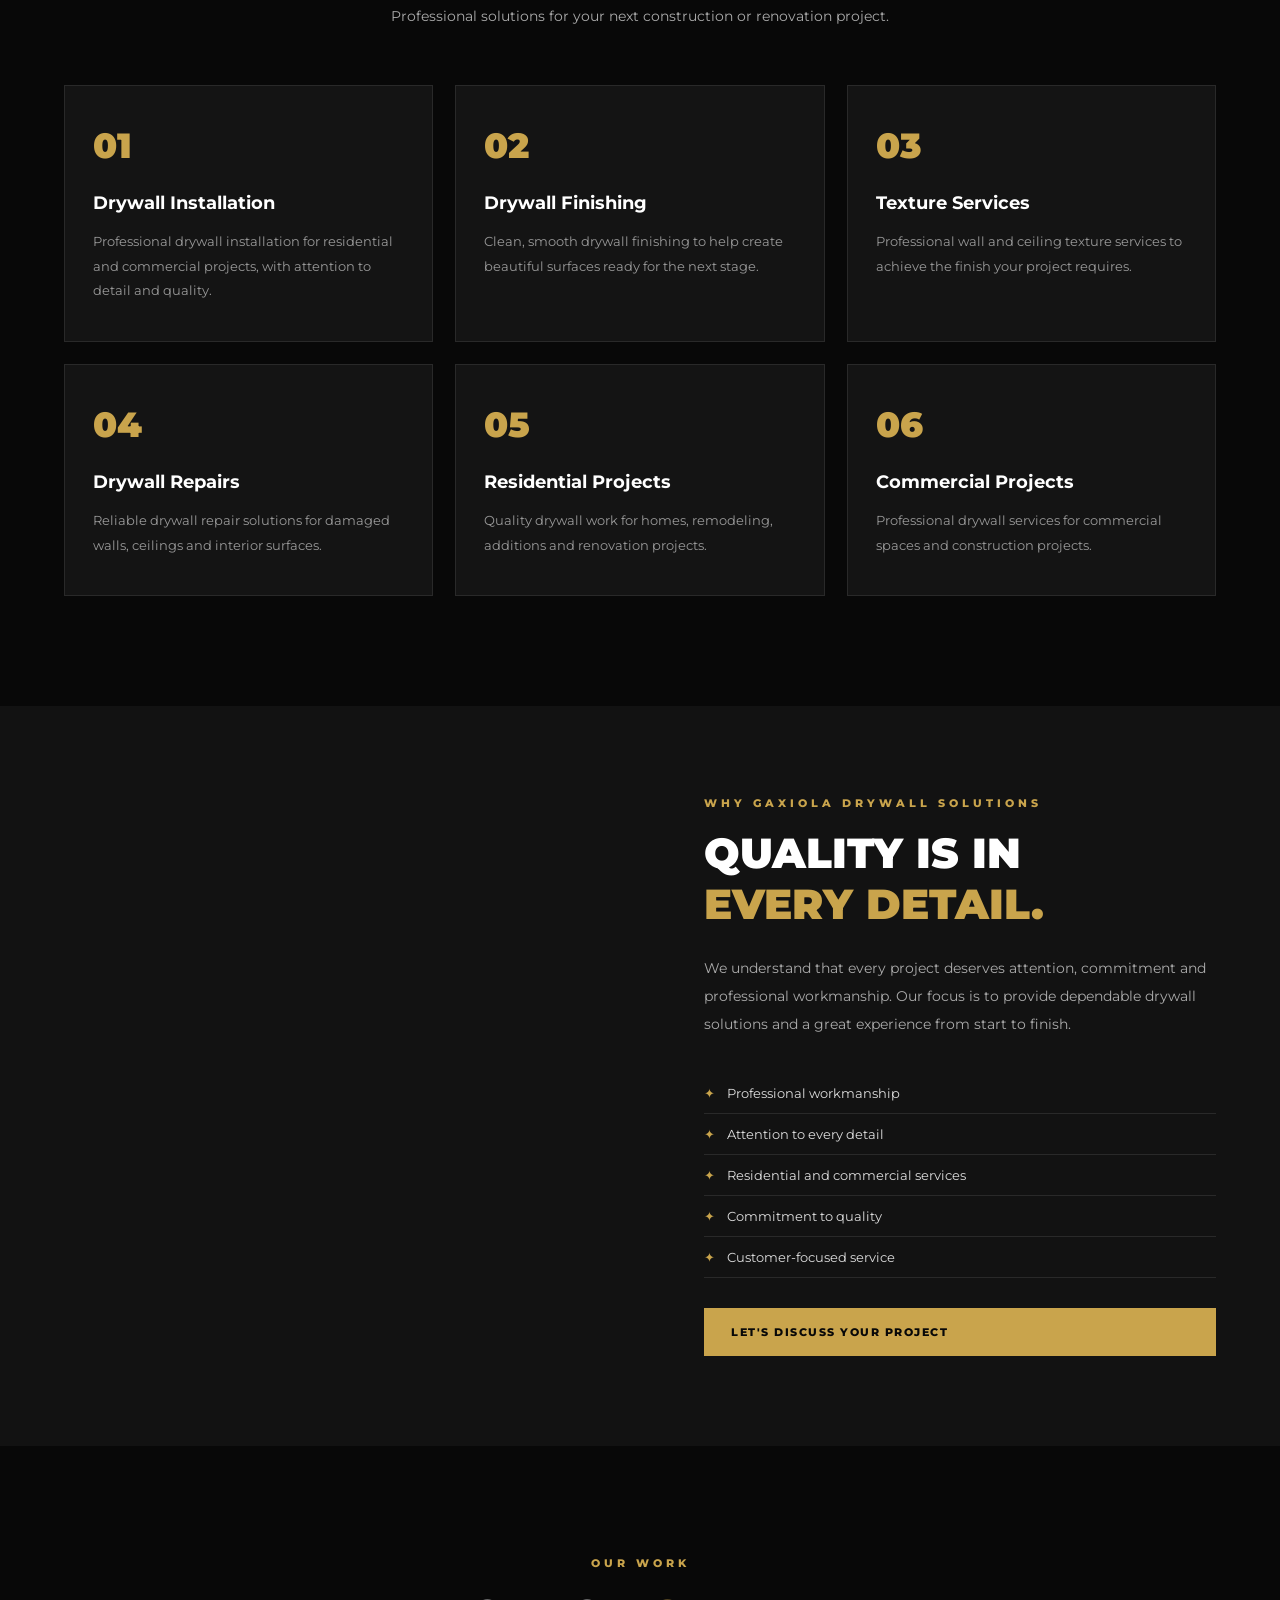
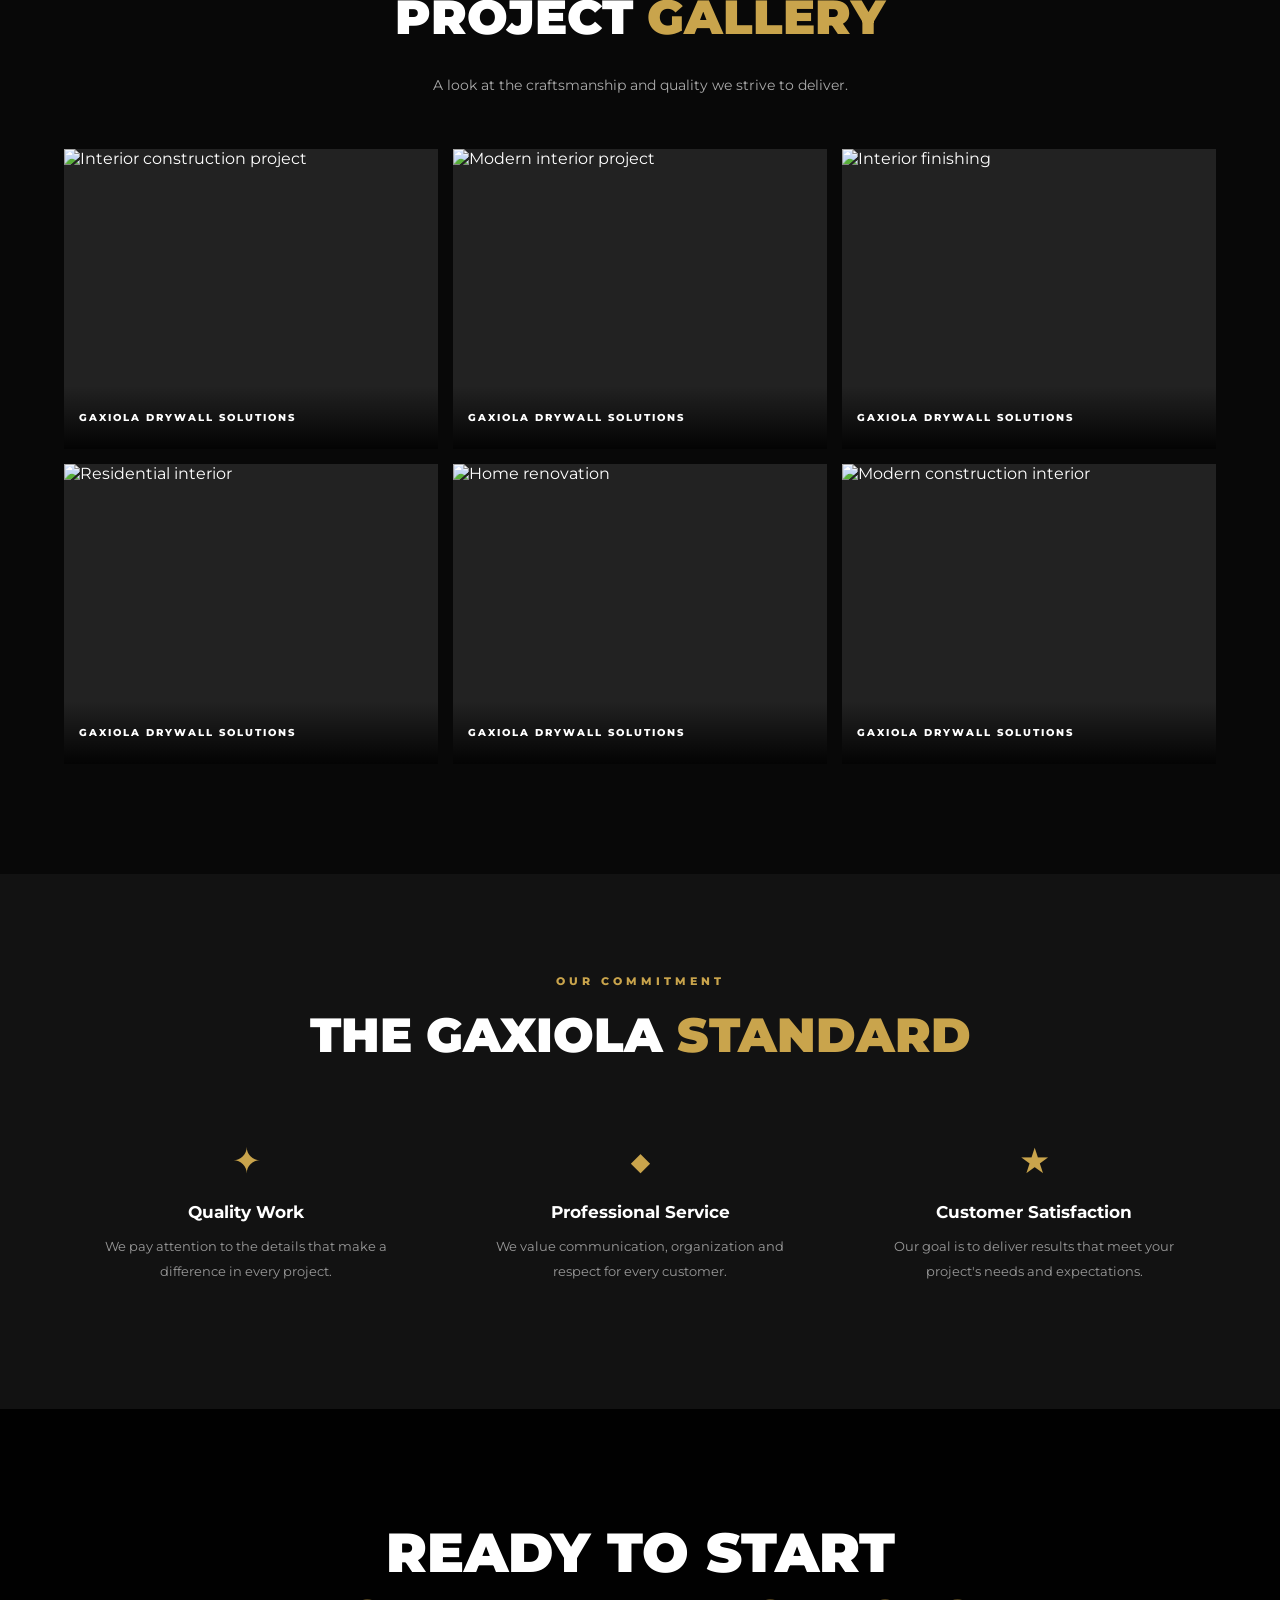
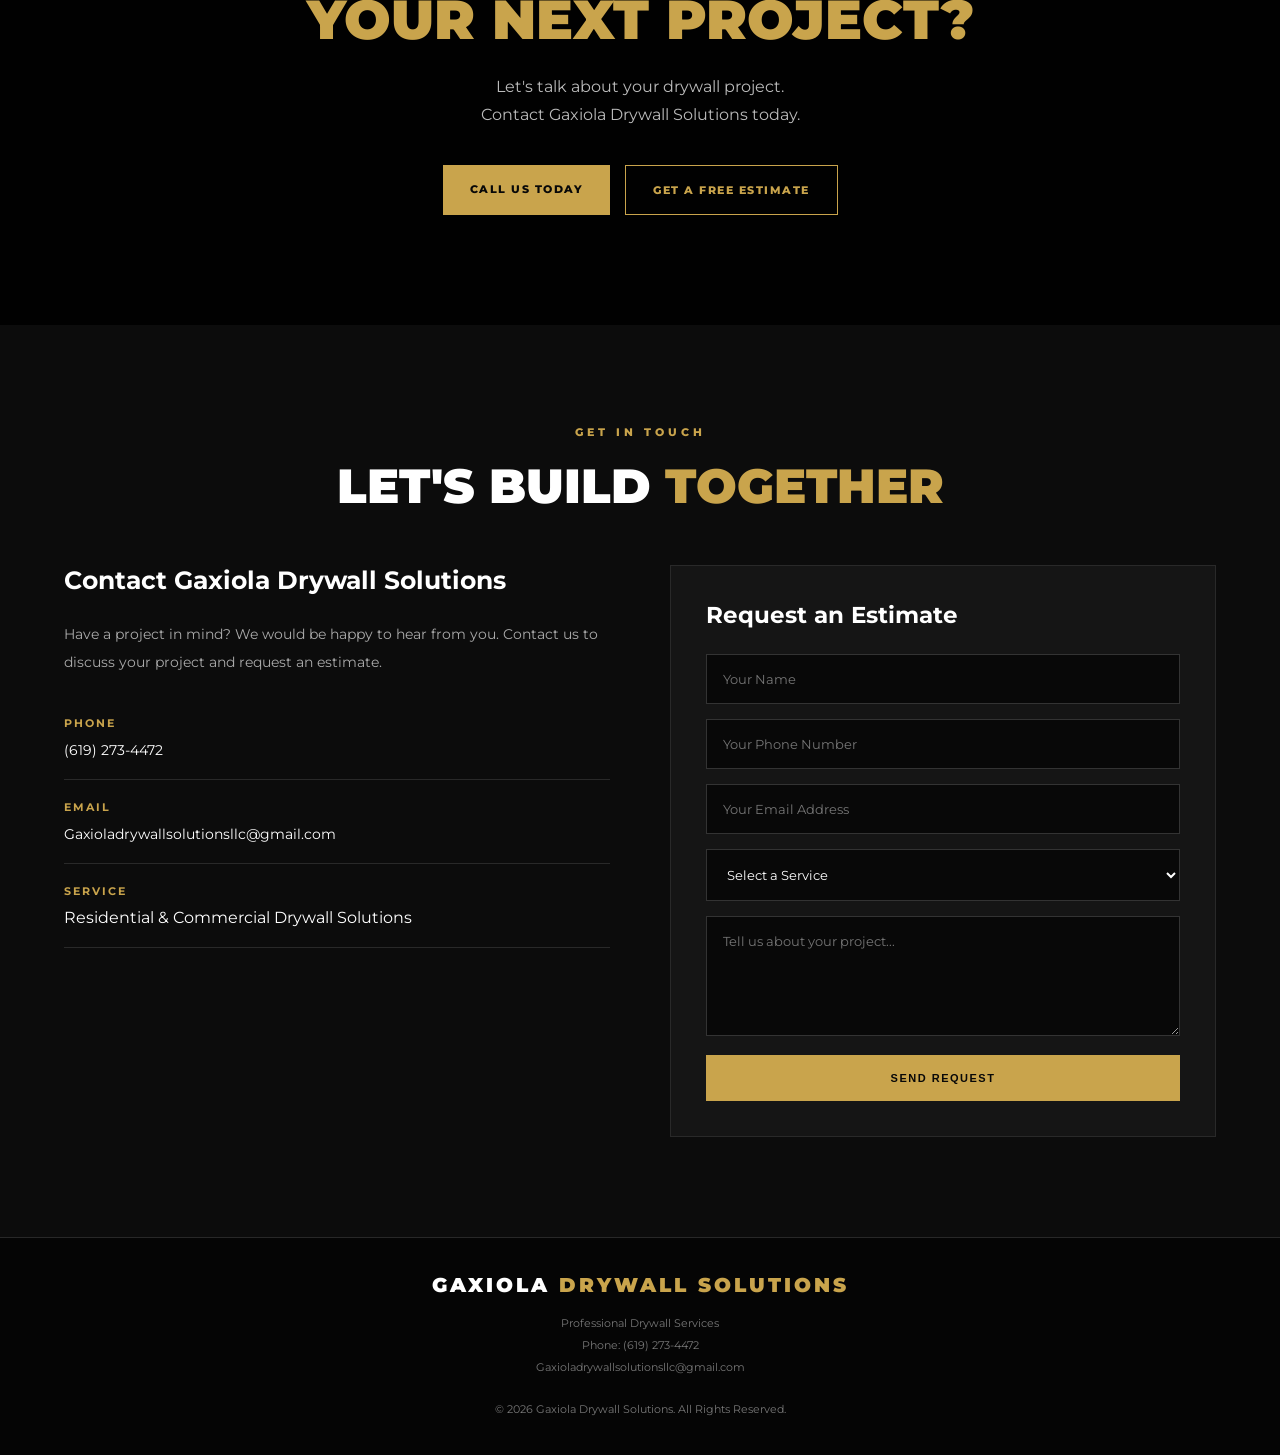
==== commit 3cc88d36: "Update branding to include 'DRYWALL SOLUTIONS'" ====
--- a/index.html
+++ b/index.html
@@ -648,7 +648,7 @@
   <div class="container">
     <nav>
       <a href="#home" class="logo">
-        GAXIOLA <span>DRYWALL</span>SOLUTIONS
+        GAXIOLA <span>DRYWALL SOLUTIONS</span>
       </a>
 
       <div class="menu-toggle" onclick="toggleMenu()">☰</div>
@@ -690,7 +690,7 @@
 
 <section class="intro">
   <div class="container">
-    <div class="section-label">WELCOME TO GAXIOLA</div>
+    <div class="section-label">WELCOME TO GAXIOLA DRYWALL SOLUTIONS</div>
 
     <h2 class="section-title">
       BUILDING QUALITY.<br>
@@ -757,7 +757,7 @@
   <div class="feature-image"></div>
 
   <div class="feature-content">
-    <div class="section-label">WHY GAXIOLA</div>
+    <div class="section-label">WHY GAXIOLA DRYWALL SOLUTIONS</div>
 
     <h2>QUALITY IS IN<br><span>EVERY DETAIL.</span></h2>
 
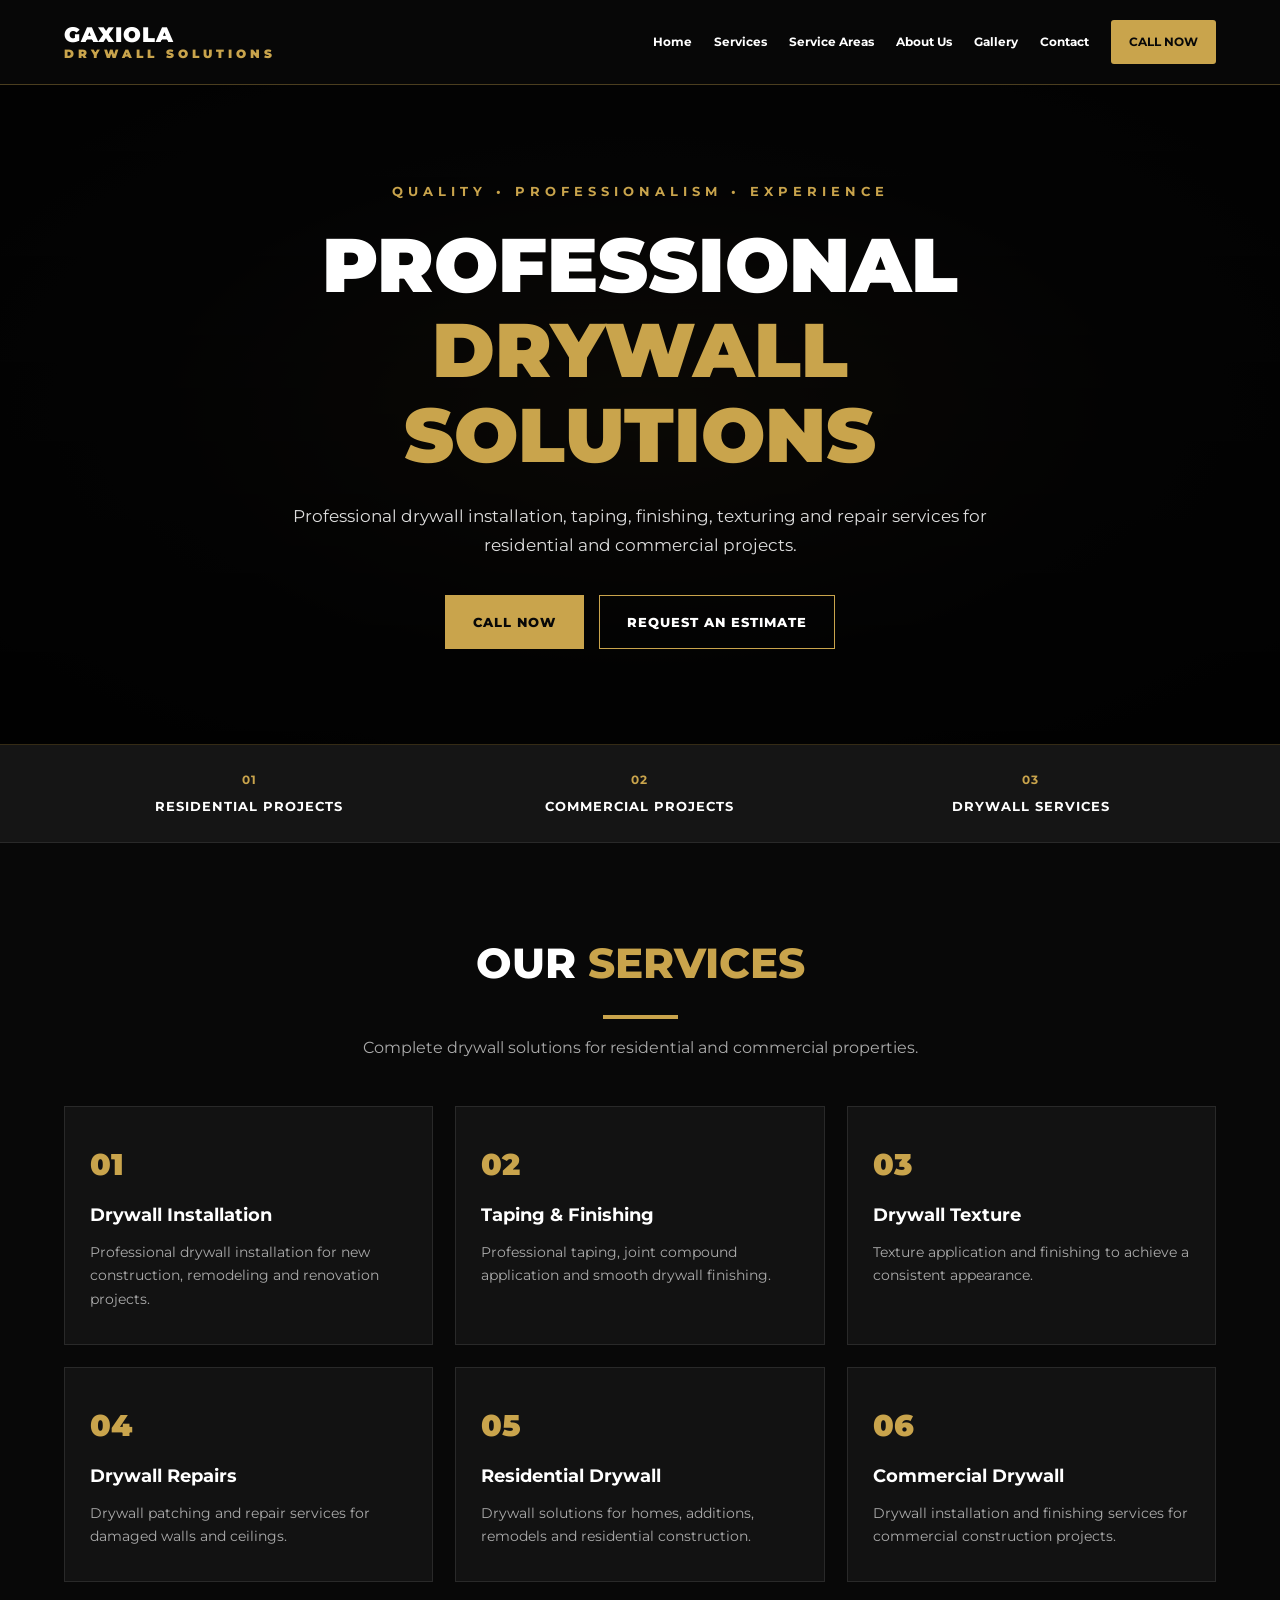
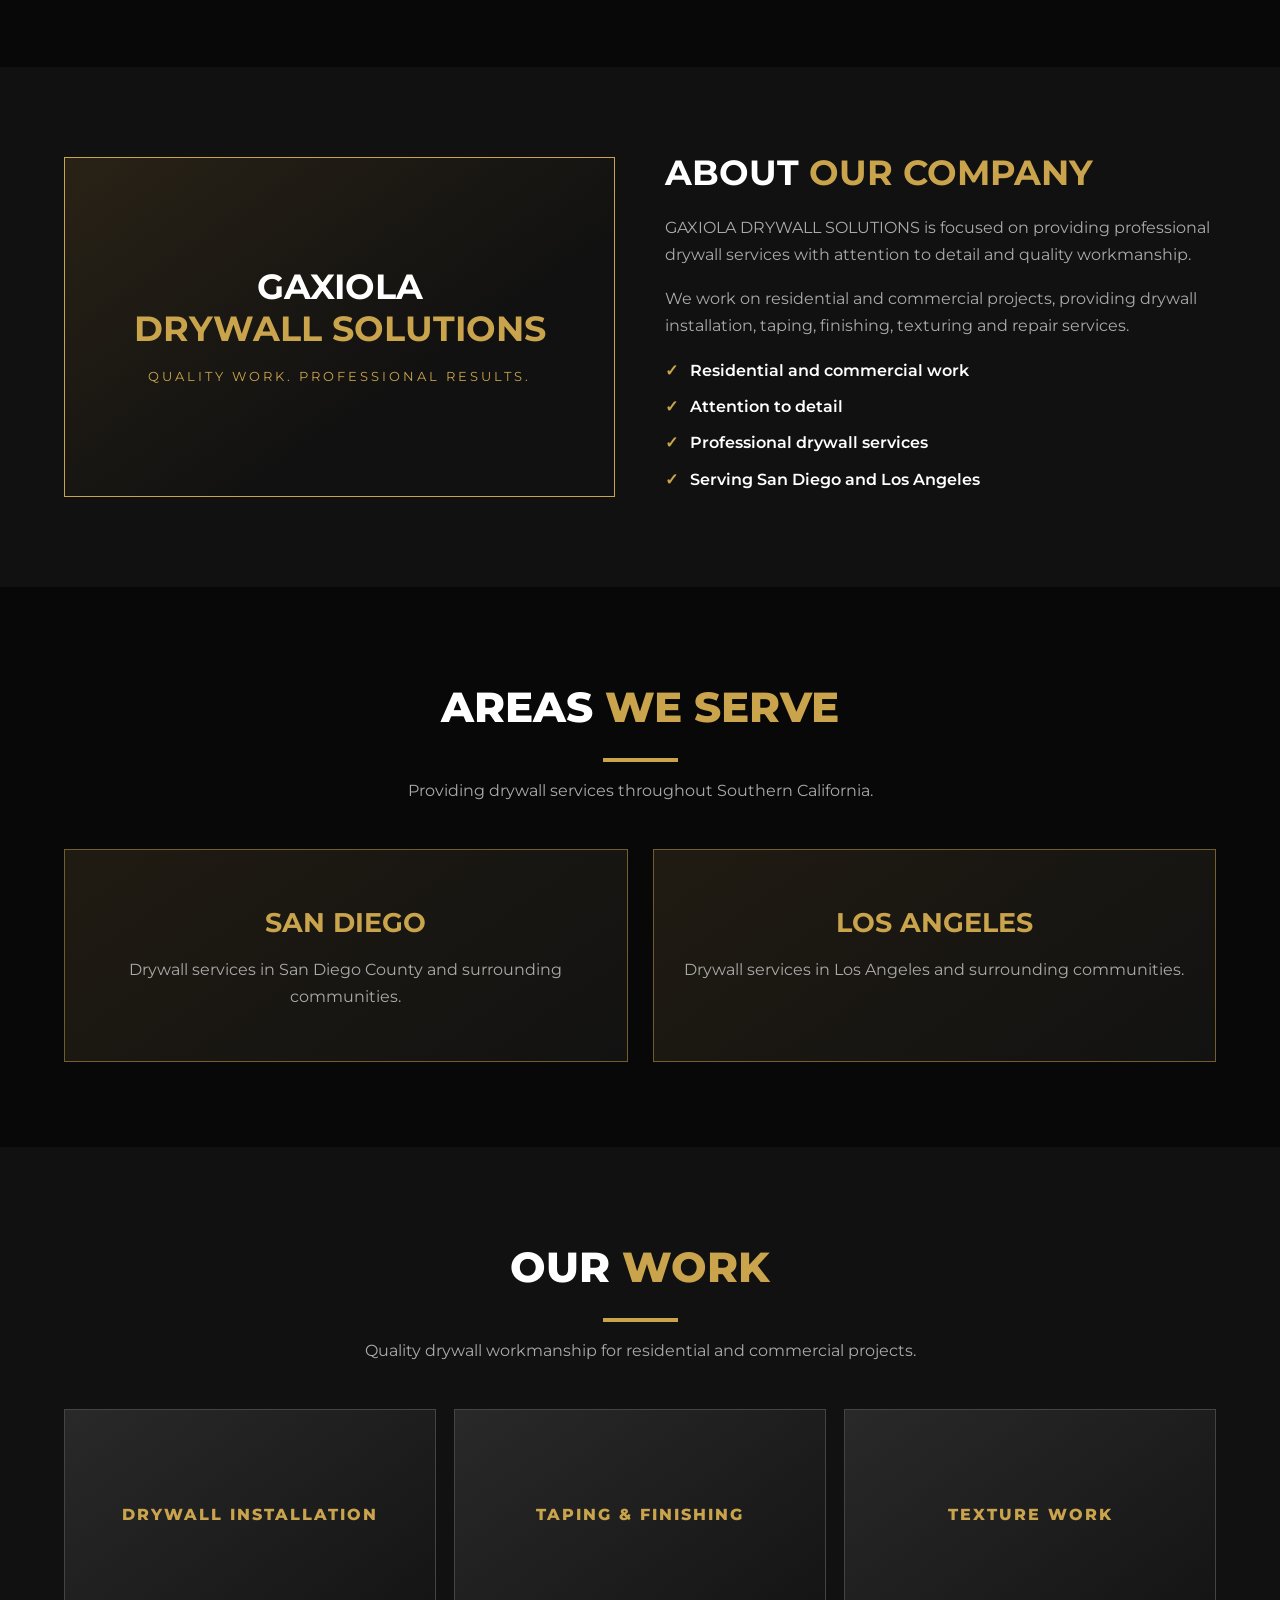
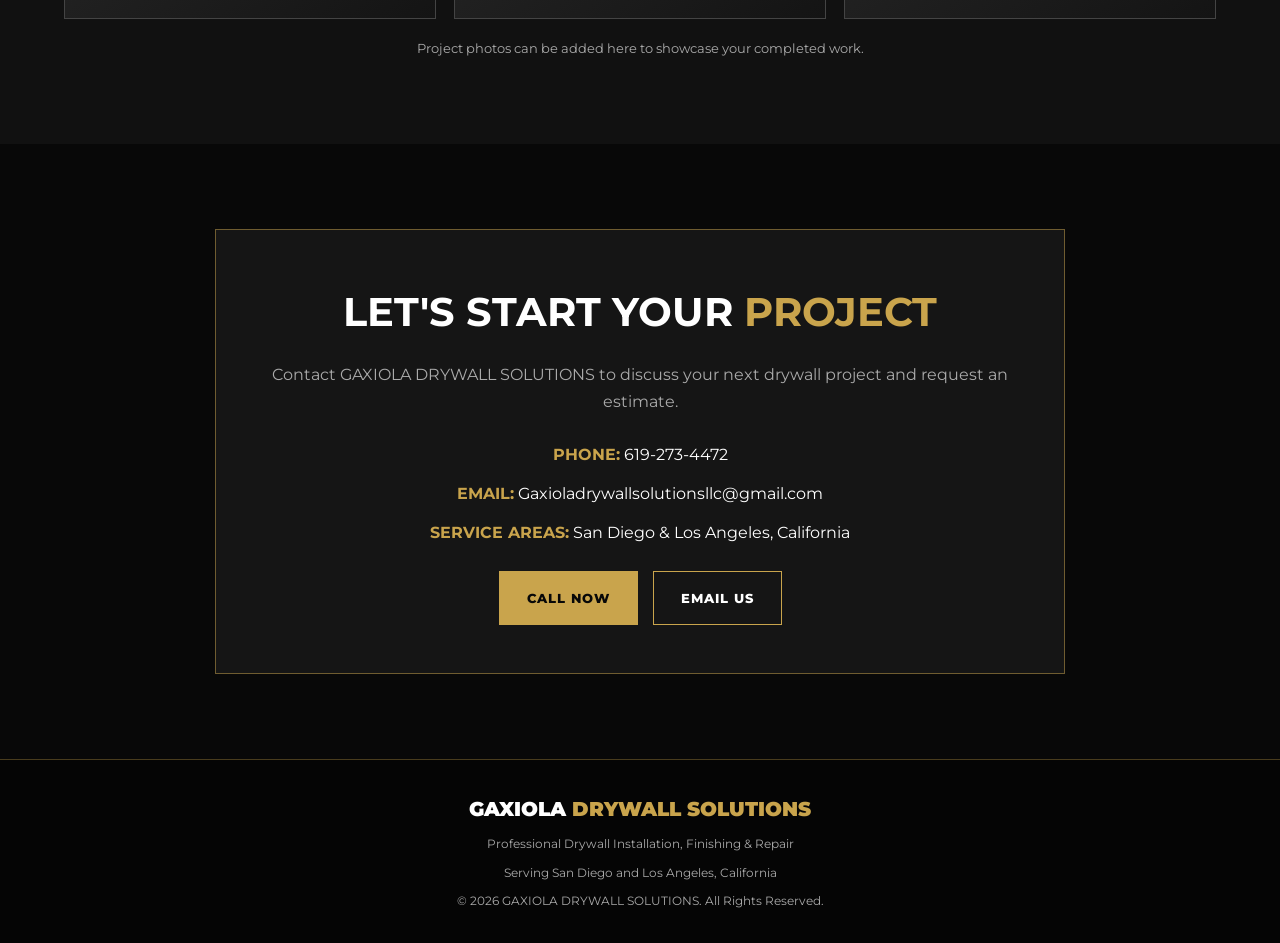
==== commit bc4c4e1d: "Create index.html for drywall services website Add index.html for GAXIOLA Drywall Solutions website " ====
--- a/index.html
+++ b/index.html
@@ -1,643 +1,446 @@
+
 <!DOCTYPE html>
 <html lang="en">
 <head>
 <meta charset="UTF-8">
 <meta name="viewport" content="width=device-width, initial-scale=1.0">
 <title>GAXIOLA DRYWALL SOLUTIONS | Professional Drywall Services</title>
-<meta name="description" content="GAXIOLA DRYWALL SOLUTIONS. Professional drywall installation, finishing, texture and repair services. Contact us for an estimate.">
+<meta name="description" content="Professional drywall installation, taping, finishing, texturing and repair in San Diego and Los Angeles, California.">
 <meta name="theme-color" content="#080808">
-
+<meta name="robots" content="index, follow">
+<link rel="canonical" href="https://jmdrywallsolution.com/">
 <link rel="preconnect" href="https://fonts.googleapis.com">
 <link rel="preconnect" href="https://fonts.gstatic.com" crossorigin>
-<link href="https://fonts.googleapis.com/css2?family=Montserrat:wght@300;400;500;600;700;800;900&display=swap" rel="stylesheet">
+<link href="https://fonts.googleapis.com/css2?family=Montserrat:wght@400;500;600;700;800;900&display=swap" rel="stylesheet">
+
+<script type="application/ld+json">
+{
+ "@context":"https://schema.org",
+ "@type":"HomeAndConstructionBusiness",
+ "name":"GAXIOLA DRYWALL SOLUTIONS",
+ "url":"https://jmdrywallsolution.com/",
+ "description":"Professional drywall installation, taping, finishing, texturing and repair services.",
+ "telephone":"+16192734472",
+ "email":"Gaxioladrywallsolutionsllc@gmail.com",
+ "areaServed":[
+  {"@type":"City","name":"San Diego"},
+  {"@type":"City","name":"Los Angeles"}
+ ]
+}
+</script>
 
 <style>
 :root {
-  --gold: #c9a44c;
-  --light-gold: #f1d58b;
-  --black: #080808;
-  --dark: #121212;
-  --white: #ffffff;
-  --gray: #aaaaaa;
-}
-
+ --gold:#c9a44c;
+ --light-gold:#f1d58b;
+ --black:#080808;
+ --dark:#121212;
+ --white:#ffffff;
+ --gray:#aaaaaa;
+}
 * {
-  margin: 0;
-  padding: 0;
-  box-sizing: border-box;
-  scroll-behavior: smooth;
-}
-
+ margin:0;
+ padding:0;
+ box-sizing:border-box;
+ scroll-behavior:smooth;
+}
 body {
-  font-family: 'Montserrat', sans-serif;
-  background: var(--black);
-  color: var(--white);
-  overflow-x: hidden;
-}
-
+ font-family:'Montserrat',sans-serif;
+ background:var(--black);
+ color:var(--white);
+ line-height:1.7;
+ overflow-x:hidden;
+}
 a {
-  text-decoration: none;
-  color: inherit;
-}
-
+ text-decoration:none;
+ color:inherit;
+}
 .container {
-  width: 90%;
-  max-width: 1250px;
-  margin: auto;
+ width:90%;
+ max-width:1200px;
+ margin:auto;
+}
+.gold {color:var(--gold);}
+.section {padding:85px 0;}
+.section-heading {
+ text-align:center;
+ margin-bottom:45px;
+}
+.section-heading h2 {
+ font-size:clamp(28px,4vw,42px);
+ font-weight:800;
+ margin-bottom:10px;
+}
+.section-heading p {
+ color:var(--gray);
+ max-width:680px;
+ margin:auto;
+}
+.gold-line {
+ width:75px;
+ height:4px;
+ background:var(--gold);
+ margin:15px auto;
 }
 
 /* HEADER */
-
 header {
-  position: fixed;
-  top: 0;
-  left: 0;
-  width: 100%;
-  z-index: 1000;
-  background: rgba(0,0,0,.94);
-  border-bottom: 1px solid rgba(201,164,76,.3);
-  backdrop-filter: blur(12px);
-}
-
+ background:rgba(8,8,8,.97);
+ border-bottom:1px solid rgba(201,164,76,.35);
+ position:sticky;
+ top:0;
+ z-index:1000;
+}
 nav {
-  height: 85px;
-  display: flex;
-  align-items: center;
-  justify-content: space-between;
-}
-
+ min-height:84px;
+ display:flex;
+ align-items:center;
+ justify-content:space-between;
+ position:relative;
+}
 .logo {
-  font-size: 19px;
-  font-weight: 900;
-  letter-spacing: 2px;
-}
-
-.logo span,
-.footer-logo span {
-  color: var(--gold);
-}
-
+ font-size:21px;
+ font-weight:900;
+ letter-spacing:1px;
+ line-height:1.2;
+}
+.logo span {
+ display:block;
+ color:var(--gold);
+ font-size:12px;
+ letter-spacing:4px;
+}
 .nav-links {
-  display: flex;
-  gap: 28px;
-  align-items: center;
-}
-
+ display:flex;
+ align-items:center;
+ gap:22px;
+}
 .nav-links a {
-  font-size: 11px;
-  font-weight: 700;
-  letter-spacing: 1px;
-  text-transform: uppercase;
-  transition: .3s;
-}
-
-.nav-links a:hover {
-  color: var(--gold);
-}
-
+ font-size:12px;
+ font-weight:700;
+ transition:.3s;
+}
+.nav-links a:hover {color:var(--gold);}
 .nav-btn {
-  border: 1px solid var(--gold);
-  padding: 13px 18px;
-  color: var(--gold);
-}
-
+ background:var(--gold);
+ color:var(--black)!important;
+ padding:12px 18px;
+ border-radius:3px;
+}
+.nav-btn:hover {background:var(--light-gold);}
 .menu-toggle {
-  display: none;
-  font-size: 28px;
-  color: var(--gold);
-  cursor: pointer;
+ display:none;
+ font-size:28px;
+ cursor:pointer;
+ color:var(--gold);
+ background:none;
+ border:0;
 }
 
 /* HERO */
-
 .hero {
-  min-height: 100vh;
-  display: flex;
-  align-items: center;
-  position: relative;
-  background:
-    linear-gradient(90deg,rgba(0,0,0,.95),rgba(0,0,0,.65),rgba(0,0,0,.2)),
-    url('https://images.unsplash.com/photo-1503387762-592deb58ef4e?auto=format&fit=crop&w=2000&q=85')
-    center/cover no-repeat;
-}
-
+ min-height:660px;
+ display:flex;
+ align-items:center;
+ text-align:center;
+ background:
+ linear-gradient(rgba(0,0,0,.78),rgba(0,0,0,.88)),
+ radial-gradient(ellipse at center,#3b3020 0%,#111 55%,#080808 100%);
+ border-bottom:1px solid rgba(201,164,76,.25);
+}
 .hero-content {
-  max-width: 850px;
-  padding-top: 100px;
-}
-
+ max-width:900px;
+ margin:auto;
+ padding:90px 20px;
+}
 .hero-label {
-  color: var(--gold);
-  letter-spacing: 5px;
-  font-size: 12px;
-  font-weight: 800;
-  margin-bottom: 25px;
-}
-
+ color:var(--gold);
+ font-size:13px;
+ letter-spacing:5px;
+ font-weight:700;
+ margin-bottom:20px;
+}
 .hero h1 {
-  font-size: clamp(42px,7vw,82px);
-  font-weight: 900;
-  line-height: 1.08;
-  margin-bottom: 25px;
-}
-
-.hero h1 span {
-  color: var(--gold);
-}
-
+ font-size:clamp(38px,7vw,76px);
+ font-weight:900;
+ line-height:1.12;
+ margin-bottom:25px;
+}
+.hero h1 span {color:var(--gold);}
 .hero p {
-  font-size: 15px;
-  line-height: 1.9;
-  color: #cccccc;
-  max-width: 620px;
-  margin-bottom: 35px;
-}
-
-.buttons {
-  display: flex;
-  gap: 15px;
-  flex-wrap: wrap;
-}
-
+ color:#ddd;
+ font-size:17px;
+ max-width:700px;
+ margin:0 auto 35px;
+}
+.hero-buttons,.contact-actions {
+ display:flex;
+ justify-content:center;
+ flex-wrap:wrap;
+ gap:15px;
+}
 .btn {
-  display: inline-block;
-  padding: 17px 27px;
-  font-size: 11px;
-  font-weight: 800;
-  letter-spacing: 1.5px;
-  text-transform: uppercase;
-  transition: .3s;
-}
-
+ display:inline-block;
+ padding:15px 27px;
+ font-size:13px;
+ font-weight:800;
+ letter-spacing:1px;
+ border:1px solid var(--gold);
+ transition:.3s;
+}
 .btn-gold {
-  background: var(--gold);
-  color: #080808;
-}
-
-.btn-gold:hover {
-  background: var(--light-gold);
-  transform: translateY(-4px);
-}
-
-.btn-outline {
-  border: 1px solid var(--gold);
-  color: var(--gold);
-}
-
+ background:var(--gold);
+ color:var(--black);
+}
+.btn-gold:hover {background:var(--light-gold);}
+.btn-outline {color:var(--white);}
 .btn-outline:hover {
-  background: var(--gold);
-  color: #000;
-}
-
-/* SECTION TITLES */
-
-.section-label {
-  color: var(--gold);
-  font-size: 11px;
-  font-weight: 800;
-  letter-spacing: 4px;
-  margin-bottom: 18px;
-}
-
-.section-title {
-  font-size: clamp(30px,4vw,48px);
-  font-weight: 900;
-  margin-bottom: 25px;
-}
-
-.section-title span {
-  color: var(--gold);
-}
-
-.center {
-  text-align: center;
-}
-
-.intro-text {
-  max-width: 800px;
-  margin: auto;
-  color: #aaa;
-  font-size: 14px;
-  line-height: 2;
-}
-
-/* INTRO */
-
-.intro {
-  padding: 110px 0;
-  text-align: center;
-  background: #101010;
+ background:var(--gold);
+ color:var(--black);
+}
+
+/* TRUST BAR */
+.trust-bar {
+ background:#151515;
+ border-bottom:1px solid #292929;
+ padding:25px 0;
+}
+.trust-grid {
+ display:grid;
+ grid-template-columns:repeat(3,1fr);
+ gap:20px;
+ text-align:center;
+}
+.trust-item {
+ font-size:13px;
+ font-weight:700;
+ letter-spacing:1px;
+}
+.trust-item span {
+ display:block;
+ color:var(--gold);
+ font-size:12px;
+ margin-bottom:5px;
 }
 
 /* SERVICES */
-
-.services {
-  padding: 110px 0;
-  background: #080808;
-}
-
+.services {background:var(--black);}
 .service-grid {
-  display: grid;
-  grid-template-columns: repeat(3,1fr);
-  gap: 22px;
-  margin-top: 55px;
-}
-
+ display:grid;
+ grid-template-columns:repeat(3,1fr);
+ gap:22px;
+}
 .service-card {
-  background: #141414;
-  border: 1px solid #292929;
-  padding: 38px 28px;
-  transition: .4s;
-}
-
+ background:var(--dark);
+ border:1px solid #292929;
+ padding:32px 25px;
+ transition:.3s;
+}
 .service-card:hover {
-  border-color: var(--gold);
-  transform: translateY(-8px);
-}
-
+ border-color:var(--gold);
+ transform:translateY(-5px);
+}
 .service-number {
-  font-size: 35px;
-  font-weight: 900;
-  color: var(--gold);
-  margin-bottom: 25px;
-}
-
+ color:var(--gold);
+ font-size:30px;
+ font-weight:900;
+ margin-bottom:10px;
+}
 .service-card h3 {
-  font-size: 18px;
-  margin-bottom: 15px;
-}
-
+ font-size:18px;
+ margin-bottom:10px;
+}
 .service-card p {
-  color: #999;
-  font-size: 13px;
-  line-height: 1.9;
+ color:var(--gray);
+ font-size:14px;
 }
 
 /* ABOUT */
-
-.feature {
-  display: grid;
-  grid-template-columns: 1fr 1fr;
-  background: #121212;
-}
-
-.feature-image {
-  min-height: 550px;
-  background:
-    url('https://images.unsplash.com/photo-1600607687939-ce8a6c25118c?auto=format&fit=crop&w=1200&q=85')
-    center/cover no-repeat;
-}
-
-.feature-content {
-  padding: 90px 10%;
-  display: flex;
-  flex-direction: column;
-  justify-content: center;
-}
-
-.feature-content h2 {
-  font-size: 42px;
-  font-weight: 900;
-  line-height: 1.2;
-  margin-bottom: 25px;
-}
-
-.feature-content h2 span {
-  color: var(--gold);
-}
-
-.feature-content p {
-  color: #aaa;
-  font-size: 14px;
-  line-height: 2;
-  margin-bottom: 20px;
-}
-
-.feature-list {
-  list-style: none;
-  margin: 15px 0 30px;
-}
-
-.feature-list li {
-  padding: 12px 0;
-  border-bottom: 1px solid #292929;
-  font-size: 13px;
-  color: #ddd;
-}
-
-.feature-list li::before {
-  content: "✦";
-  color: var(--gold);
-  margin-right: 12px;
-}
+.about {background:#111;}
+.about-grid {
+ display:grid;
+ grid-template-columns:1fr 1fr;
+ gap:50px;
+ align-items:center;
+}
+.about-panel {
+ min-height:340px;
+ border:1px solid var(--gold);
+ background:linear-gradient(145deg,#292216,#111 65%);
+ display:flex;
+ align-items:center;
+ justify-content:center;
+ text-align:center;
+ padding:30px;
+}
+.about-panel strong {
+ display:block;
+ font-size:35px;
+ line-height:1.2;
+}
+.about-panel strong span {color:var(--gold);}
+.about-panel small {
+ display:block;
+ color:var(--gold);
+ letter-spacing:3px;
+ margin-top:15px;
+}
+.about-text h2 {
+ font-size:35px;
+ line-height:1.2;
+ margin-bottom:20px;
+}
+.about-text p {
+ color:var(--gray);
+ margin-bottom:16px;
+}
+.about-text ul {
+ list-style:none;
+ margin-top:18px;
+}
+.about-text li {
+ margin-bottom:9px;
+ font-weight:600;
+}
+.about-text li:before {
+ content:"✓";
+ color:var(--gold);
+ margin-right:12px;
+}
+
+/* SERVICE AREAS */
+.areas {background:var(--black);}
+.area-grid {
+ display:grid;
+ grid-template-columns:repeat(2,1fr);
+ gap:25px;
+}
+.area-card {
+ padding:50px 25px;
+ text-align:center;
+ background:linear-gradient(145deg,#201b12,#121212);
+ border:1px solid rgba(201,164,76,.5);
+}
+.area-card h3 {
+ font-size:27px;
+ margin-bottom:10px;
+}
+.area-card p {color:var(--gray);}
 
 /* GALLERY */
-
-.gallery {
-  padding: 110px 0;
-  background: #080808;
-}
-
+.gallery {background:#111;}
 .gallery-grid {
-  display: grid;
-  grid-template-columns: repeat(3,1fr);
-  gap: 15px;
-  margin-top: 50px;
-}
-
-.gallery-item {
-  height: 300px;
-  overflow: hidden;
-  position: relative;
-  background: #222;
-}
-
-.gallery-item img {
-  width: 100%;
-  height: 100%;
-  object-fit: cover;
-  transition: .6s;
-}
-
-.gallery-item:hover img {
-  transform: scale(1.1);
-}
-
-.gallery-item::after {
-  content: "GAXIOLA DRYWALL SOLUTIONS";
-  position: absolute;
-  bottom: 0;
-  left: 0;
-  width: 100%;
-  padding: 25px 15px;
-  background: linear-gradient(transparent,rgba(0,0,0,.9));
-  font-size: 10px;
-  font-weight: 800;
-  letter-spacing: 2px;
-}
-
-/* WHY US */
-
-.why {
-  padding: 100px 0;
-  background: #121212;
-}
-
-.why-grid {
-  display: grid;
-  grid-template-columns: repeat(3,1fr);
-  gap: 30px;
-  margin-top: 50px;
-}
-
-.why-card {
-  text-align: center;
-  padding: 25px;
-}
-
-.why-icon {
-  font-size: 35px;
-  color: var(--gold);
-  margin-bottom: 20px;
-}
-
-.why-card h3 {
-  font-size: 17px;
-  margin-bottom: 12px;
-}
-
-.why-card p {
-  font-size: 13px;
-  line-height: 1.9;
-  color: #999;
-}
-
-/* CTA */
-
-.cta {
-  padding: 110px 20px;
-  text-align: center;
-  background:
-    linear-gradient(rgba(0,0,0,.86),rgba(0,0,0,.9)),
-    url('https://images.unsplash.com/photo-1486406146926-c627a92ad1ab?auto=format&fit=crop&w=1800&q=85')
-    center/cover;
-}
-
-.cta h2 {
-  font-size: clamp(32px,5vw,55px);
-  font-weight: 900;
-  margin-bottom: 20px;
-}
-
-.cta h2 span {
-  color: var(--gold);
-}
-
-.cta p {
-  color: #bbb;
-  margin-bottom: 35px;
-  line-height: 1.8;
+ display:grid;
+ grid-template-columns:repeat(3,1fr);
+ gap:18px;
+}
+.gallery-box {
+ min-height:210px;
+ display:flex;
+ align-items:center;
+ justify-content:center;
+ text-align:center;
+ padding:20px;
+ border:1px solid #444;
+ background:linear-gradient(145deg,#292929,#141414);
+}
+.gallery-box span {
+ color:var(--gold);
+ font-weight:800;
+ letter-spacing:2px;
+}
+.gallery-note {
+ text-align:center;
+ color:var(--gray);
+ font-size:13px;
+ margin-top:18px;
 }
 
 /* CONTACT */
-
-.contact {
-  padding: 100px 0;
-  background: #0c0c0c;
-}
-
-.contact-grid {
-  display: grid;
-  grid-template-columns: 1fr 1fr;
-  gap: 60px;
-  margin-top: 50px;
-}
-
-.contact-info h3 {
-  font-size: 25px;
-  margin-bottom: 25px;
-}
-
-.contact-info p {
-  color: #aaa;
-  font-size: 14px;
-  line-height: 2;
-  margin-bottom: 20px;
-}
-
-.contact-detail {
-  padding: 20px 0;
-  border-bottom: 1px solid #292929;
-}
-
-.contact-detail strong {
-  display: block;
-  color: var(--gold);
-  font-size: 11px;
-  letter-spacing: 2px;
-  margin-bottom: 10px;
-}
-
-.contact-detail a {
-  font-size: 14px;
-  word-break: break-word;
-}
-
-.contact-form {
-  background: #151515;
-  padding: 35px;
-  border: 1px solid #292929;
-}
-
-.contact-form h3 {
-  font-size: 23px;
-  margin-bottom: 25px;
-}
-
-.contact-form input,
-.contact-form textarea,
-.contact-form select {
-  width: 100%;
-  padding: 16px;
-  margin-bottom: 15px;
-  background: #080808;
-  border: 1px solid #333;
-  color: white;
-  font-family: inherit;
-  font-size: 13px;
-  outline: none;
-}
-
-.contact-form input:focus,
-.contact-form textarea:focus,
-.contact-form select:focus {
-  border-color: var(--gold);
-}
-
-.contact-form textarea {
-  height: 120px;
-  resize: vertical;
-}
-
-.contact-form button {
-  width: 100%;
-  border: none;
-  cursor: pointer;
-}
+.contact {background:var(--black);}
+.contact-box {
+ max-width:850px;
+ margin:auto;
+ padding:48px 30px;
+ background:#151515;
+ border:1px solid rgba(201,164,76,.5);
+ text-align:center;
+}
+.contact-box h2 {
+ font-size:clamp(27px,4vw,40px);
+ margin-bottom:15px;
+}
+.contact-box>p {
+ color:var(--gray);
+ margin-bottom:25px;
+}
+.contact-details {margin:25px 0;}
+.contact-details p {
+ margin:12px 0;
+ color:var(--white);
+ overflow-wrap:anywhere;
+}
+.contact-details strong {color:var(--gold);}
 
 /* FOOTER */
-
 footer {
-  padding: 35px 0;
-  background: #050505;
-  border-top: 1px solid #282828;
-  text-align: center;
-}
-
+ background:#050505;
+ border-top:1px solid rgba(201,164,76,.35);
+ padding:32px 0;
+ text-align:center;
+}
 .footer-logo {
-  font-size: 20px;
-  font-weight: 900;
-  letter-spacing: 3px;
-  margin-bottom: 15px;
-}
-
+ font-size:20px;
+ font-weight:900;
+ margin-bottom:8px;
+}
+.footer-logo span {color:var(--gold);}
 footer p {
-  color: #777;
-  font-size: 11px;
-  line-height: 2;
+ color:var(--gray);
+ font-size:12px;
+ margin-top:8px;
 }
 
 /* MOBILE */
-
 @media(max-width:900px) {
-  .nav-links {
-    display: none;
-    position: absolute;
-    top: 85px;
-    left: 0;
-    width: 100%;
-    background: #080808;
-    padding: 25px;
-    flex-direction: column;
-    align-items: flex-start;
-    gap: 25px;
-    border-bottom: 1px solid var(--gold);
-  }
-
-  .nav-links.active {
-    display: flex;
-  }
-
-  .menu-toggle {
-    display: block;
-  }
-
-  .service-grid,
-  .gallery-grid,
-  .why-grid {
-    grid-template-columns: repeat(2,1fr);
-  }
-
-  .feature {
-    grid-template-columns: 1fr;
-  }
-
-  .contact-grid {
-    grid-template-columns: 1fr;
-  }
-}
-
+ .menu-toggle {display:block;}
+ .nav-links {
+  display:none;
+  position:absolute;
+  top:84px;
+  left:0;
+  width:100%;
+  background:#101010;
+  border-top:1px solid var(--gold);
+  flex-direction:column;
+  align-items:stretch;
+  gap:0;
+  padding:10px 5%;
+ }
+ .nav-links.active {display:flex;}
+ .nav-links a {
+  padding:13px 8px;
+  border-bottom:1px solid #292929;
+ }
+ .nav-links .nav-btn {
+  margin-top:10px;
+  text-align:center;
+ }
+ .about-grid {grid-template-columns:1fr;}
+ .service-grid {grid-template-columns:repeat(2,1fr);}
+}
 @media(max-width:600px) {
-  nav {
-    height: 75px;
-  }
-
-  .logo {
-    font-size: 14px;
-    letter-spacing: 1px;
-  }
-
-  .nav-links {
-    top: 75px;
-  }
-
-  .hero {
-    min-height: 850px;
-  }
-
-  .hero h1 {
-    font-size: 45px;
-  }
-
-  .hero p {
-    font-size: 14px;
-  }
-
-  .service-grid,
-  .gallery-grid,
-  .why-grid {
-    grid-template-columns: 1fr;
-  }
-
-  .gallery-item {
-    height: 270px;
-  }
-
-  .feature-image {
-    min-height: 350px;
-  }
-
-  .feature-content {
-    padding: 70px 8%;
-  }
-
-  .feature-content h2 {
-    font-size: 34px;
-  }
-
-  .contact-form {
-    padding: 22px;
-  }
+ .section {padding:62px 0;}
+ .trust-grid,.service-grid,.area-grid,.gallery-grid {
+  grid-template-columns:1fr;
+ }
+ .hero {min-height:560px;}
+ .hero-content {padding:65px 10px;}
+ .hero p {font-size:15px;}
+ .about-panel {min-height:240px;}
+ .contact-box {padding:34px 18px;}
+ .btn {width:100%;text-align:center;}
+ .hero-buttons {width:100%;}
 }
 </style>
 </head>
@@ -645,334 +448,227 @@
 <body>
 
 <header>
-  <div class="container">
-    <nav>
-      <a href="#home" class="logo">
-        GAXIOLA <span>DRYWALL SOLUTIONS</span>
-      </a>
-
-      <div class="menu-toggle" onclick="toggleMenu()">☰</div>
-
-      <div class="nav-links" id="navLinks">
-        <a href="#home">Home</a>
-        <a href="#services">Services</a>
-        <a href="#about">About Us</a>
-        <a href="#gallery">Gallery</a>
-        <a href="#contact">Contact</a>
-        <a href="tel:+16192734472" class="nav-btn">CALL NOW</a>
-      </div>
-    </nav>
-  </div>
+ <div class="container">
+  <nav>
+   <a href="#home" class="logo">
+    GAXIOLA
+    <span>DRYWALL SOLUTIONS</span>
+   </a>
+
+   <button class="menu-toggle" type="button"
+   aria-label="Open menu" aria-expanded="false"
+   onclick="toggleMenu()">☰</button>
+
+   <div class="nav-links" id="navLinks">
+    <a href="#home" onclick="closeMenu()">Home</a>
+    <a href="#services" onclick="closeMenu()">Services</a>
+    <a href="#areas-served" onclick="closeMenu()">Service Areas</a>
+    <a href="#about" onclick="closeMenu()">About Us</a>
+    <a href="#gallery" onclick="closeMenu()">Gallery</a>
+    <a href="#contact" onclick="closeMenu()">Contact</a>
+    <a href="tel:+16192734472" class="nav-btn">CALL NOW</a>
+   </div>
+  </nav>
+ </div>
 </header>
 
+<main>
+
 <section class="hero" id="home">
-  <div class="container">
-    <div class="hero-content">
-      <div class="hero-label">QUALITY • PRECISION • PROFESSIONALISM</div>
-
-      <h1>
-        EXCELLENCE IN<br>
-        <span>DRYWALL</span><br>
-        SOLUTIONS.
-      </h1>
-
-      <p>
-        Professional drywall installation, finishing, texture and repair services. We are committed to delivering quality craftsmanship and outstanding results on every project.
-      </p>
-
-      <div class="buttons">
-        <a href="#contact" class="btn btn-gold">REQUEST A FREE ESTIMATE</a>
-        <a href="tel:+16192734472" class="btn btn-outline">CALL (619) 273-4472</a>
-      </div>
-    </div>
-  </div>
+ <div class="hero-content">
+  <div class="hero-label">QUALITY • PROFESSIONALISM • EXPERIENCE</div>
+  <h1>PROFESSIONAL<br>
+  <span>DRYWALL SOLUTIONS</span></h1>
+  <p>
+   Professional drywall installation, taping, finishing,
+   texturing and repair services for residential and
+   commercial projects.
+  </p>
+  <div class="hero-buttons">
+   <a href="tel:+16192734472" class="btn btn-gold">CALL NOW</a>
+   <a href="#contact" class="btn btn-outline">REQUEST AN ESTIMATE</a>
+  </div>
+ </div>
 </section>
 
-<section class="intro">
-  <div class="container">
-    <div class="section-label">WELCOME TO GAXIOLA DRYWALL SOLUTIONS</div>
-
-    <h2 class="section-title">
-      BUILDING QUALITY.<br>
-      <span>DELIVERING EXCELLENCE.</span>
-    </h2>
-
-    <p class="intro-text">
-      At Gaxiola Drywall Solutions, we believe every detail matters. Our goal is to provide professional drywall solutions with precision, dedication and quality workmanship. From residential projects to commercial spaces, we focus on results that make a difference.
-    </p>
-  </div>
+<section class="trust-bar">
+ <div class="container trust-grid">
+  <div class="trust-item"><span>01</span>RESIDENTIAL PROJECTS</div>
+  <div class="trust-item"><span>02</span>COMMERCIAL PROJECTS</div>
+  <div class="trust-item"><span>03</span>DRYWALL SERVICES</div>
+ </div>
 </section>
 
-<section class="services" id="services">
-  <div class="container">
-    <div class="center">
-      <div class="section-label">WHAT WE DO</div>
-      <h2 class="section-title">OUR <span>SERVICES</span></h2>
-      <p class="intro-text">Professional solutions for your next construction or renovation project.</p>
-    </div>
-
-    <div class="service-grid">
-
-      <div class="service-card">
-        <div class="service-number">01</div>
-        <h3>Drywall Installation</h3>
-        <p>Professional drywall installation for residential and commercial projects, with attention to detail and quality.</p>
-      </div>
-
-      <div class="service-card">
-        <div class="service-number">02</div>
-        <h3>Drywall Finishing</h3>
-        <p>Clean, smooth drywall finishing to help create beautiful surfaces ready for the next stage.</p>
-      </div>
-
-      <div class="service-card">
-        <div class="service-number">03</div>
-        <h3>Texture Services</h3>
-        <p>Professional wall and ceiling texture services to achieve the finish your project requires.</p>
-      </div>
-
-      <div class="service-card">
-        <div class="service-number">04</div>
-        <h3>Drywall Repairs</h3>
-        <p>Reliable drywall repair solutions for damaged walls, ceilings and interior surfaces.</p>
-      </div>
-
-      <div class="service-card">
-        <div class="service-number">05</div>
-        <h3>Residential Projects</h3>
-        <p>Quality drywall work for homes, remodeling, additions and renovation projects.</p>
-      </div>
-
-      <div class="service-card">
-        <div class="service-number">06</div>
-        <h3>Commercial Projects</h3>
-        <p>Professional drywall services for commercial spaces and construction projects.</p>
-      </div>
-
-    </div>
-  </div>
+<section class="section services" id="services">
+ <div class="container">
+  <div class="section-heading">
+   <h2>OUR <span class="gold">SERVICES</span></h2>
+   <div class="gold-line"></div>
+   <p>Complete drywall solutions for residential and commercial properties.</p>
+  </div>
+
+  <div class="service-grid">
+   <article class="service-card">
+    <div class="service-number">01</div>
+    <h3>Drywall Installation</h3>
+    <p>Professional drywall installation for new construction, remodeling and renovation projects.</p>
+   </article>
+
+   <article class="service-card">
+    <div class="service-number">02</div>
+    <h3>Taping & Finishing</h3>
+    <p>Professional taping, joint compound application and smooth drywall finishing.</p>
+   </article>
+
+   <article class="service-card">
+    <div class="service-number">03</div>
+    <h3>Drywall Texture</h3>
+    <p>Texture application and finishing to achieve a consistent appearance.</p>
+   </article>
+
+   <article class="service-card">
+    <div class="service-number">04</div>
+    <h3>Drywall Repairs</h3>
+    <p>Drywall patching and repair services for damaged walls and ceilings.</p>
+   </article>
+
+   <article class="service-card">
+    <div class="service-number">05</div>
+    <h3>Residential Drywall</h3>
+    <p>Drywall solutions for homes, additions, remodels and residential construction.</p>
+   </article>
+
+   <article class="service-card">
+    <div class="service-number">06</div>
+    <h3>Commercial Drywall</h3>
+    <p>Drywall installation and finishing services for commercial construction projects.</p>
+   </article>
+  </div>
+ </div>
 </section>
 
-<section class="feature" id="about">
-  <div class="feature-image"></div>
-
-  <div class="feature-content">
-    <div class="section-label">WHY GAXIOLA DRYWALL SOLUTIONS</div>
-
-    <h2>QUALITY IS IN<br><span>EVERY DETAIL.</span></h2>
-
-    <p>
-      We understand that every project deserves attention, commitment and professional workmanship. Our focus is to provide dependable drywall solutions and a great experience from start to finish.
-    </p>
-
-    <ul class="feature-list">
-      <li>Professional workmanship</li>
-      <li>Attention to every detail</li>
-      <li>Residential and commercial services</li>
-      <li>Commitment to quality</li>
-      <li>Customer-focused service</li>
-    </ul>
-
-    <a href="#contact" class="btn btn-gold">LET'S DISCUSS YOUR PROJECT</a>
-  </div>
+<section class="section about" id="about">
+ <div class="container about-grid">
+  <div class="about-panel">
+   <div>
+    <strong>GAXIOLA<br>
+    <span>DRYWALL SOLUTIONS</span></strong>
+    <small>QUALITY WORK. PROFESSIONAL RESULTS.</small>
+   </div>
+  </div>
+
+  <div class="about-text">
+   <h2>ABOUT <span class="gold">OUR COMPANY</span></h2>
+   <p>
+    GAXIOLA DRYWALL SOLUTIONS is focused on providing
+    professional drywall services with attention to detail
+    and quality workmanship.
+   </p>
+   <p>
+    We work on residential and commercial projects,
+    providing drywall installation, taping, finishing,
+    texturing and repair services.
+   </p>
+   <ul>
+    <li>Residential and commercial work</li>
+    <li>Attention to detail</li>
+    <li>Professional drywall services</li>
+    <li>Serving San Diego and Los Angeles</li>
+   </ul>
+  </div>
+ </div>
 </section>
 
-<section class="gallery" id="gallery">
-  <div class="container">
-    <div class="center">
-      <div class="section-label">OUR WORK</div>
-      <h2 class="section-title">PROJECT <span>GALLERY</span></h2>
-      <p class="intro-text">A look at the craftsmanship and quality we strive to deliver.</p>
-    </div>
-
-    <div class="gallery-grid">
-
-      <div class="gallery-item">
-        <img src="https://images.unsplash.com/photo-1600607687920-4e2a09cf159d?auto=format&fit=crop&w=900&q=85" alt="Interior construction project">
-      </div>
-
-      <div class="gallery-item">
-        <img src="https://images.unsplash.com/photo-1600566753086-00f18fb6b3ea?auto=format&fit=crop&w=900&q=85" alt="Modern interior project">
-      </div>
-
-      <div class="gallery-item">
-        <img src="https://images.unsplash.com/photo-1600607687939-ce8a6c25118c?auto=format&fit=crop&w=900&q=85" alt="Interior finishing">
-      </div>
-
-      <div class="gallery-item">
-        <img src="https://images.unsplash.com/photo-1600210492486-724fe5c67fb0?auto=format&fit=crop&w=900&q=85" alt="Residential interior">
-      </div>
-
-      <div class="gallery-item">
-        <img src="https://images.unsplash.com/photo-1600607687644-c7171b42498f?auto=format&fit=crop&w=900&q=85" alt="Home renovation">
-      </div>
-
-      <div class="gallery-item">
-        <img src="https://images.unsplash.com/photo-1600566753190-17f0baa2a6c3?auto=format&fit=crop&w=900&q=85" alt="Modern construction interior">
-      </div>
-
-    </div>
-  </div>
+<section class="section areas" id="areas-served">
+ <div class="container">
+  <div class="section-heading">
+   <h2>AREAS <span class="gold">WE SERVE</span></h2>
+   <div class="gold-line"></div>
+   <p>Providing drywall services throughout Southern California.</p>
+  </div>
+
+  <div class="area-grid">
+   <div class="area-card">
+    <h3><span class="gold">SAN DIEGO</span></h3>
+    <p>Drywall services in San Diego County and surrounding communities.</p>
+   </div>
+
+   <div class="area-card">
+    <h3><span class="gold">LOS ANGELES</span></h3>
+    <p>Drywall services in Los Angeles and surrounding communities.</p>
+   </div>
+  </div>
+ </div>
 </section>
 
-<section class="why">
-  <div class="container">
-    <div class="center">
-      <div class="section-label">OUR COMMITMENT</div>
-      <h2 class="section-title">THE GAXIOLA <span>STANDARD</span></h2>
-    </div>
-
-    <div class="why-grid">
-
-      <div class="why-card">
-        <div class="why-icon">✦</div>
-        <h3>Quality Work</h3>
-        <p>We pay attention to the details that make a difference in every project.</p>
-      </div>
-
-      <div class="why-card">
-        <div class="why-icon">◆</div>
-        <h3>Professional Service</h3>
-        <p>We value communication, organization and respect for every customer.</p>
-      </div>
-
-      <div class="why-card">
-        <div class="why-icon">★</div>
-        <h3>Customer Satisfaction</h3>
-        <p>Our goal is to deliver results that meet your project's needs and expectations.</p>
-      </div>
-
-    </div>
-  </div>
+<section class="section gallery" id="gallery">
+ <div class="container">
+  <div class="section-heading">
+   <h2>OUR <span class="gold">WORK</span></h2>
+   <div class="gold-line"></div>
+   <p>Quality drywall workmanship for residential and commercial projects.</p>
+  </div>
+
+  <div class="gallery-grid">
+   <div class="gallery-box"><span>DRYWALL INSTALLATION</span></div>
+   <div class="gallery-box"><span>TAPING & FINISHING</span></div>
+   <div class="gallery-box"><span>TEXTURE WORK</span></div>
+  </div>
+
+  <p class="gallery-note">
+   Project photos can be added here to showcase your completed work.
+  </p>
+ </div>
 </section>
 
-<section class="cta">
-  <h2>READY TO START<br><span>YOUR NEXT PROJECT?</span></h2>
-
-  <p>
-    Let's talk about your drywall project.<br>
-    Contact Gaxiola Drywall Solutions today.
-  </p>
-
-  <div class="buttons" style="justify-content:center">
-    <a href="tel:+16192734472" class="btn btn-gold">CALL US TODAY</a>
-    <a href="#contact" class="btn btn-outline">GET A FREE ESTIMATE</a>
-  </div>
+<section class="section contact" id="contact">
+ <div class="container">
+  <div class="contact-box">
+   <h2>LET'S START YOUR <span class="gold">PROJECT</span></h2>
+   <p>
+    Contact GAXIOLA DRYWALL SOLUTIONS to discuss your
+    next drywall project and request an estimate.
+   </p>
+
+   <div class="contact-details">
+    <p><strong>PHONE:</strong> 619-273-4472</p>
+    <p><strong>EMAIL:</strong> Gaxioladrywallsolutionsllc@gmail.com</p>
+    <p><strong>SERVICE AREAS:</strong> San Diego & Los Angeles, California</p>
+   </div>
+
+   <div class="contact-actions">
+    <a href="tel:+16192734472" class="btn btn-gold">CALL NOW</a>
+    <a href="mailto:Gaxioladrywallsolutionsllc@gmail.com?subject=Drywall%20Project%20Estimate"
+    class="btn btn-outline">EMAIL US</a>
+   </div>
+  </div>
+ </div>
 </section>
 
-<section class="contact" id="contact">
-  <div class="container">
-    <div class="center">
-      <div class="section-label">GET IN TOUCH</div>
-      <h2 class="section-title">LET'S BUILD <span>TOGETHER</span></h2>
-    </div>
-
-    <div class="contact-grid">
-
-      <div class="contact-info">
-        <h3>Contact Gaxiola Drywall Solutions</h3>
-
-        <p>
-          Have a project in mind? We would be happy to hear from you. Contact us to discuss your project and request an estimate.
-        </p>
-
-        <div class="contact-detail">
-          <strong>PHONE</strong>
-          <a href="tel:+16192734472">(619) 273-4472</a>
-        </div>
-
-        <div class="contact-detail">
-          <strong>EMAIL</strong>
-          <a href="mailto:Gaxioladrywallsolutionsllc@gmail.com">Gaxioladrywallsolutionsllc@gmail.com</a>
-        </div>
-
-        <div class="contact-detail">
-          <strong>SERVICE</strong>
-          Residential & Commercial Drywall Solutions
-        </div>
-      </div>
-
-      <form class="contact-form" onsubmit="sendEmail(event)">
-        <h3>Request an Estimate</h3>
-
-        <input type="text" id="name" placeholder="Your Name" required>
-
-        <input type="tel" id="phone" placeholder="Your Phone Number" required>
-
-        <input type="email" id="email" placeholder="Your Email Address" required>
-
-        <select id="service" required>
-          <option value="">Select a Service</option>
-          <option>Drywall Installation</option>
-          <option>Drywall Finishing</option>
-          <option>Texture Services</option>
-          <option>Drywall Repairs</option>
-          <option>Residential Project</option>
-          <option>Commercial Project</option>
-          <option>Other</option>
-        </select>
-
-        <textarea id="message" placeholder="Tell us about your project..." required></textarea>
-
-        <button type="submit" class="btn btn-gold">SEND REQUEST</button>
-      </form>
-
-    </div>
-  </div>
-</section>
+</main>
 
 <footer>
-  <div class="container">
-    <div class="footer-logo">
-      GAXIOLA <span>DRYWALL SOLUTIONS</span>
-    </div>
-
-    <p>
-      Professional Drywall Services<br>
-      Phone: (619) 273-4472<br>
-      Gaxioladrywallsolutionsllc@gmail.com
-    </p>
-
-    <p style="margin-top:20px">
-      © <span id="year"></span> Gaxiola Drywall Solutions. All Rights Reserved.
-    </p>
-  </div>
+ <div class="container">
+  <div class="footer-logo">
+   GAXIOLA <span>DRYWALL SOLUTIONS</span>
+  </div>
+  <p>Professional Drywall Installation, Finishing & Repair</p>
+  <p>Serving San Diego and Los Angeles, California</p>
+  <p>© <span id="year"></span> GAXIOLA DRYWALL SOLUTIONS. All Rights Reserved.</p>
+ </div>
 </footer>
 
 <script>
 function toggleMenu() {
-  document.getElementById("navLinks").classList.toggle("active");
-}
-
-document.querySelectorAll(".nav-links a").forEach(link => {
-  link.addEventListener("click", () => {
-    document.getElementById("navLinks").classList.remove("active");
-  });
-});
-
-function sendEmail(event) {
-  event.preventDefault();
-
-  const name = document.getElementById("name").value;
-  const phone = document.getElementById("phone").value;
-  const email = document.getElementById("email").value;
-  const service = document.getElementById("service").value;
-  const message = document.getElementById("message").value;
-
-  const subject = encodeURIComponent("New Project Estimate Request");
-
-  const body = encodeURIComponent(
-    "New estimate request\n\n" +
-    "Name: " + name + "\n" +
-    "Phone: " + phone + "\n" +
-    "Email: " + email + "\n" +
-    "Service: " + service + "\n\n" +
-    "Project Details:\n" + message
-  );
-
-  window.location.href =
-    "mailto:Gaxioladrywallsolutionsllc@gmail.com?subject=" +
-    subject + "&body=" + body;
+ const menu = document.getElementById("navLinks");
+ const button = document.querySelector(".menu-toggle");
+ menu.classList.toggle("active");
+ button.setAttribute("aria-expanded", menu.classList.contains("active"));
+}
+
+function closeMenu() {
+ document.getElementById("navLinks").classList.remove("active");
+ document.querySelector(".menu-toggle").setAttribute("aria-expanded", "false");
 }
 
 document.getElementById("year").textContent = new Date().getFullYear();
